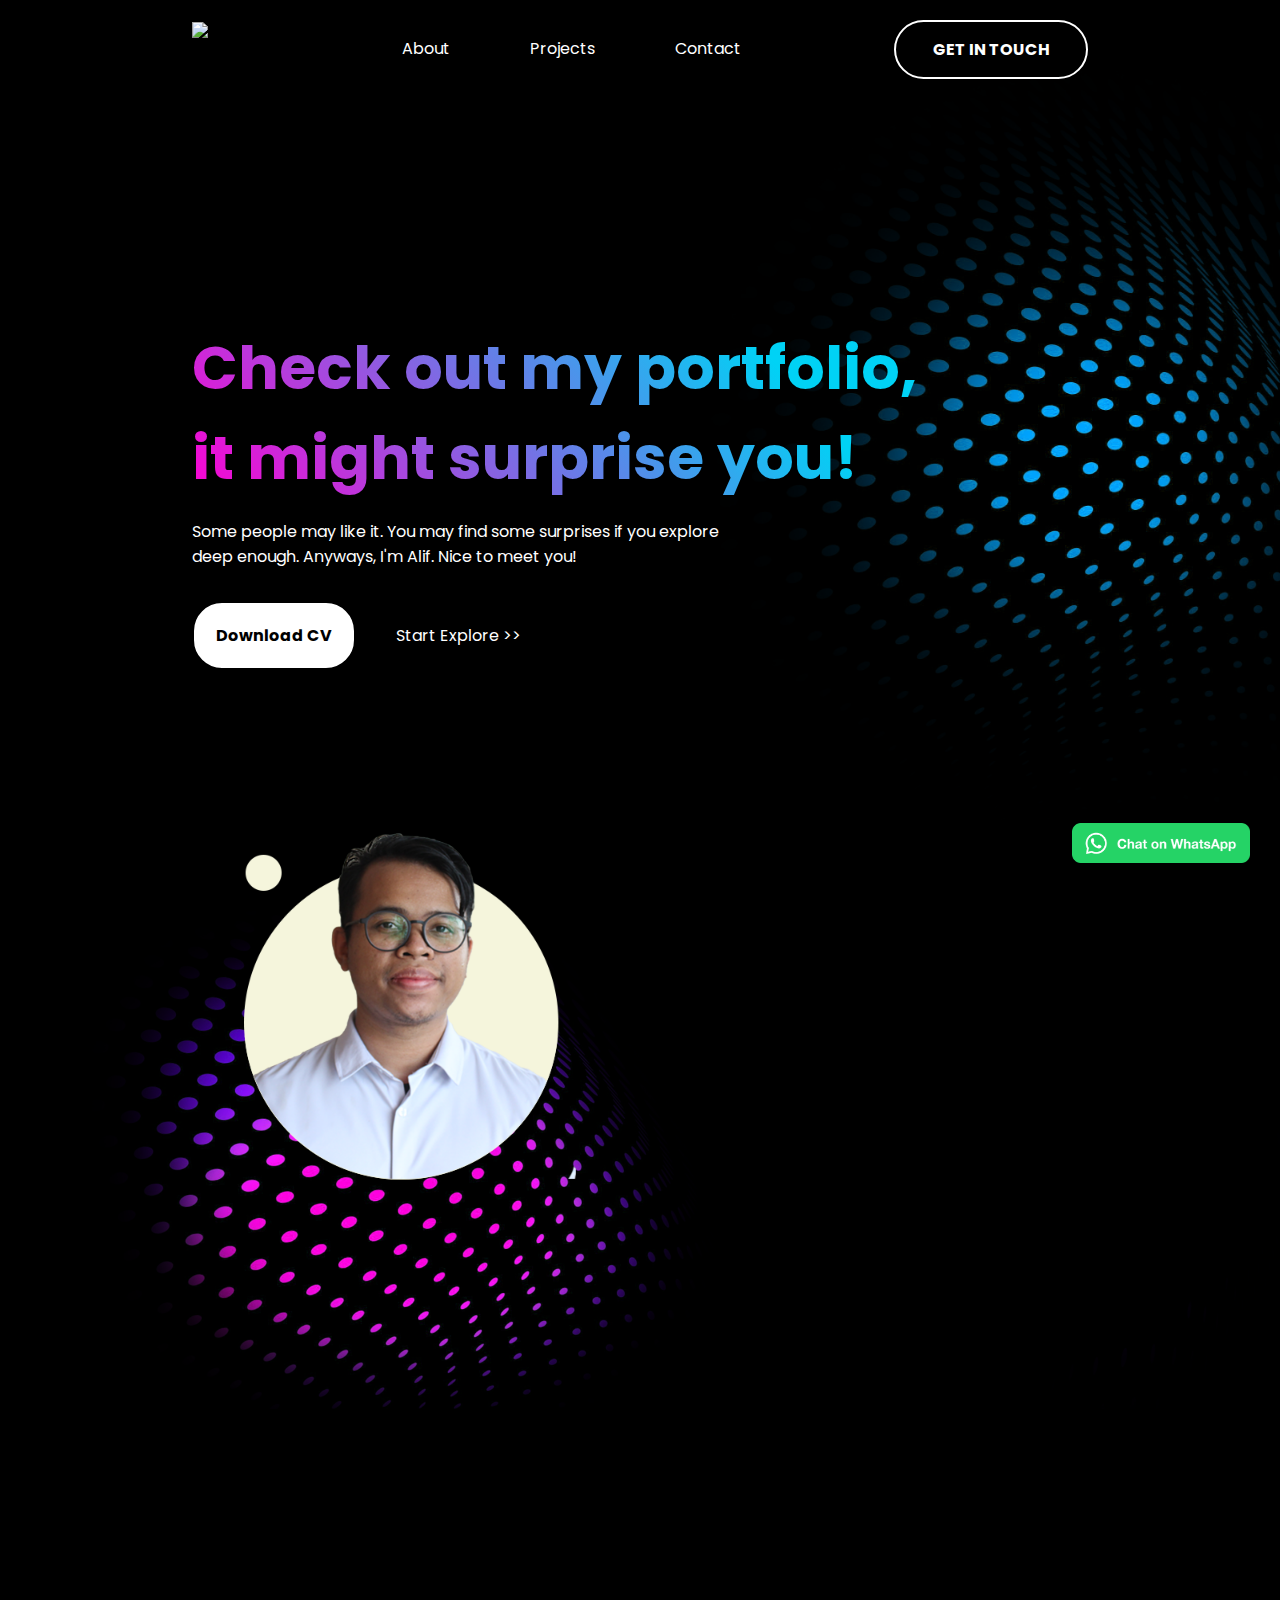
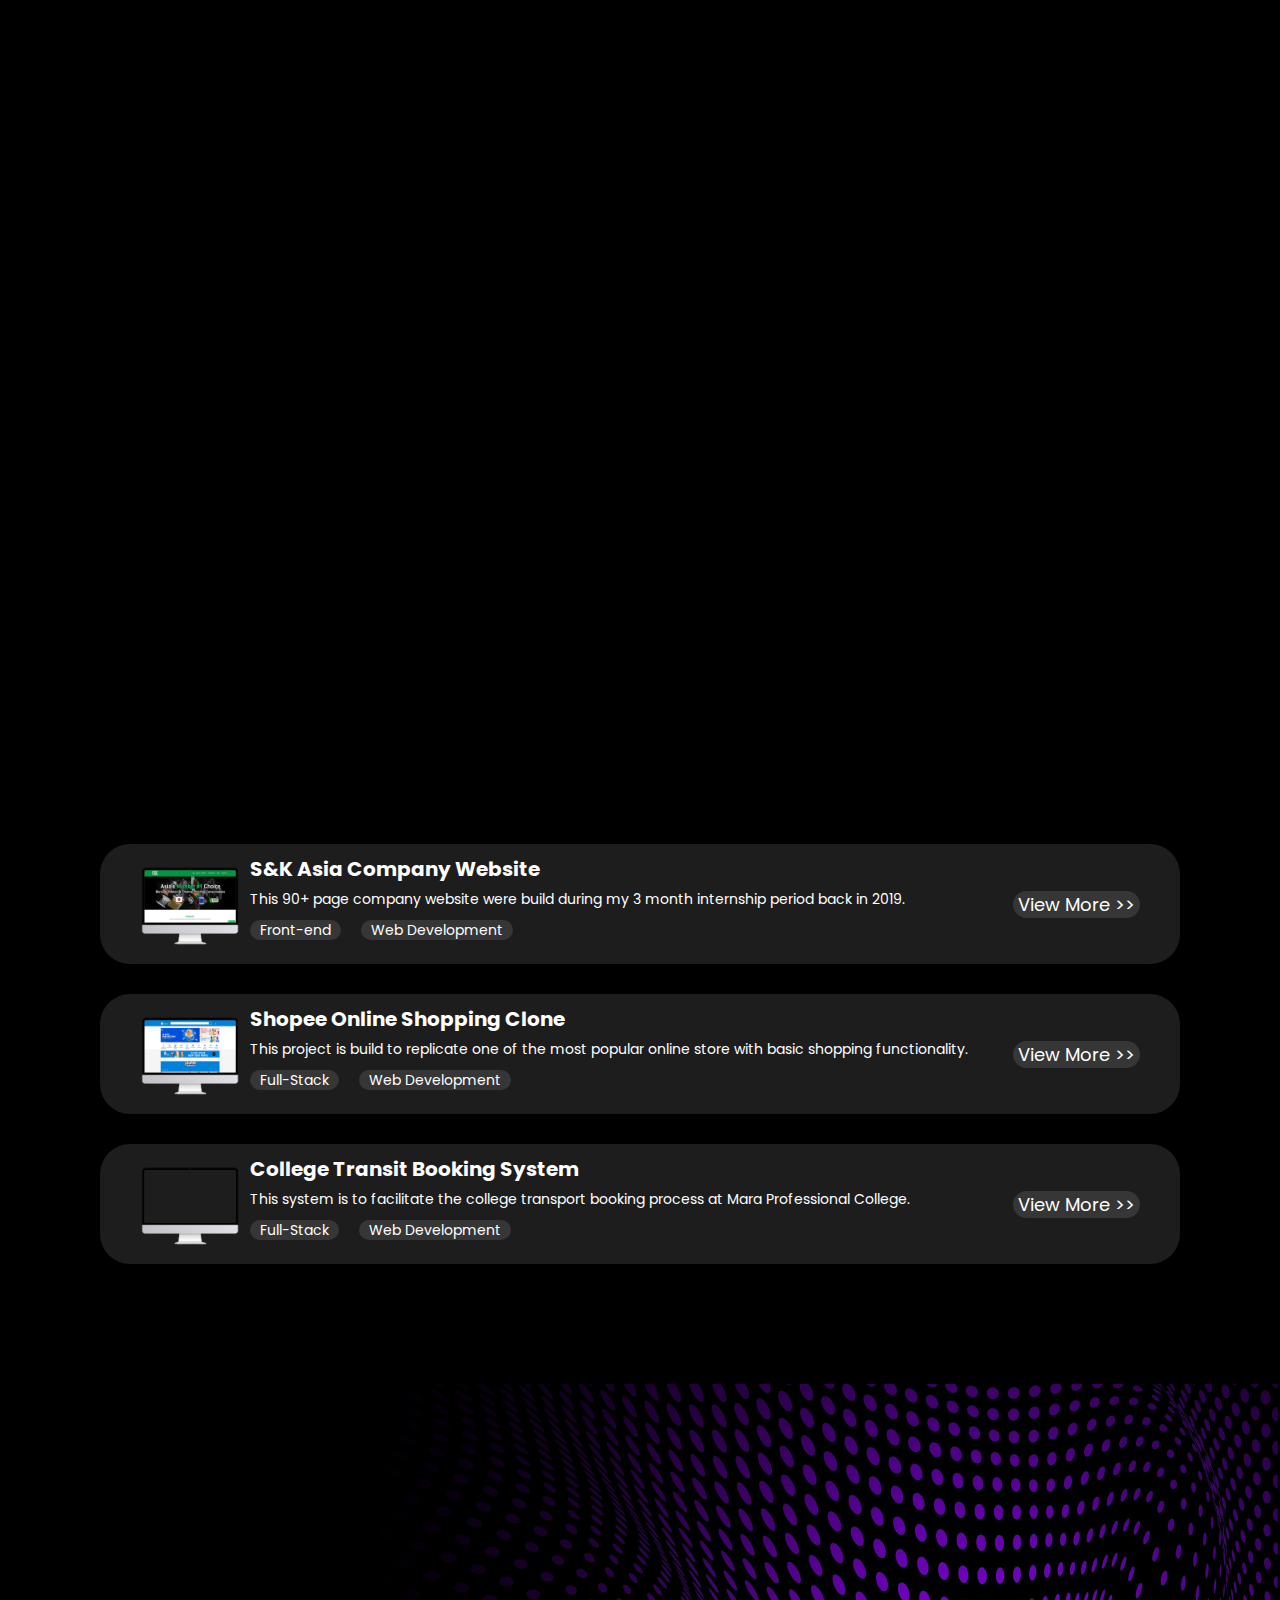
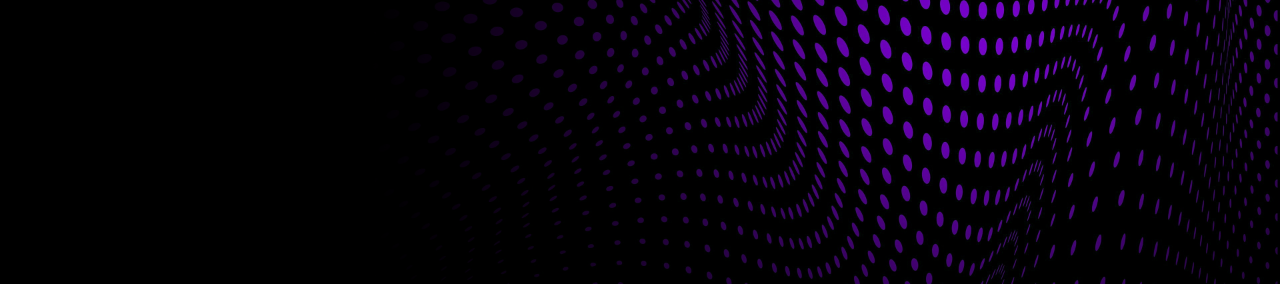
==== index.html @ c8002480 "update the website" ====
<!DOCTYPE html>
<html>

<head>
    <meta charset="UTF-8">
    <meta name="viewport" content="width=device-width, initial-scale=1.0">
    <title>Nurman Alif Portfolio</title>
    <link rel="icon" href="images/nurmanalif logo.png" type="image/icon type">
    <link rel="stylesheet" href="styles.css">
    <script src="https://code.jquery.com/jquery-1.10.2.js"></script>
    <link rel="preconnect" href="https://fonts.googleapis.com">
    <link rel="preconnect" href="https://fonts.gstatic.com" crossorigin>
    <link
        href="https://fonts.googleapis.com/css2?family=Poppins:ital,wght@0,100;0,200;0,300;0,400;0,500;0,600;0,700;0,800;0,900;1,100;1,200;1,300;1,400;1,500;1,600;1,700;1,800;1,900&display=swap"
        rel="stylesheet">

        

    <link rel="stylesheet" href="https://cdn.jsdelivr.net/npm/swiper@11/swiper-bundle.min.css" />

    <script src="https://cdn.jsdelivr.net/npm/swiper@11/swiper-bundle.min.js"></script>



</head>
<header>
    <!--<div id="nav-placeholder"></div>-->
    

</header>

<body>
    <div class="her">
        <div class="fix"><a aria-label="Chat on WhatsApp" href="https://wa.me/601161389945" target="_blank" > <img alt="Chat on WhatsApp" class="webws" src="images/WhatsAppButtonGreenSmall.png" /><img alt="Chat on WhatsApp" src="images/icon_small_ws.png" class="mobilews" />
            </a> </div>
        <!--<section class="section1">Section 1</section>-->
        <div class="nav-bar" >
            
            <a style="margin-right: auto;"><img src="images/nurmanalif logo.png" height="50px"></a>
            <a class="burger" onclick="openBurger()">=</a>
            <ul id="mobile-menu">
                <li><a class="nav-button2" href="#sec1">About</a></li>
                <li><a class="nav-button2" href="#sec3">Projects</a></li>
                <li><a class="nav-button2" href="#sec4">Contact</a></li>
            </ul>
            <a class="nav-button" href="#sec4">GET IN TOUCH</a>
            
        </div>
        <div class="hero">
            
            <div class="hero-flex ">
                <h1 class="hidden">Check out my portfolio,<br>it might surprise you!</h1>
                <p class="hidden">Some people may like it. You may find some surprises
                    if you explore <br> deep enough. Anyways, I'm Alif. Nice to meet you!</p>
                <p class="hidden"><a class="main-button" href="docs/NurmanAlif_Resume.pdf">Download CV</a><a class="main-button2" href="#sec1" id="sec1">Start Explore >></a></p>
                
            </div>
            <!--<img src="images/hero3.png">-->
    
        </div>
    </div>
    <div class="her2" >
        <div class="hero2">
            <div class="hero-flex " >
                <img class="hidden" src="images/hero3.png">
                
            </div>
            <div class="hero-flex ">
                <h1 class="hidden">Little Bit About Me</h1>
                <p class="hidden">I'm a computer science student, based in Petaling. <br>I have 1 year of professional
                    experience in vanilla web development. <br>Problem solving is my niche. Other than that, I love working on <br>software
                    engineering and web development projects</p>
                <p class="hidden"><a class="main-button3" href="#sec2" id="sec2">My skills >></a></p>
                
            </div>
            <!--<img src="images/hero3.png">-->
    
        </div>
    </div>
    
    
    <div class="home-1" id="bg" >
        <div class="home-flex hidden">
            <h1>My Technical Skills</h1>
            <p>Things that I have learnt throughout my journey in computer science.
            <br>It's fun!<br></p>

        </div>
        <div class="skill-flex">
            <div class="skill-icon hidden" id="hov">
                <p>Python</p>
            </div>
            <div class="skill-icon hidden" id="hov2">
                <p>C++</p>
            </div>
            <div class="skill-icon hidden" id="hov3">
                <p>C#</p>
            </div>
            <div class="skill-icon hidden" id="hov4">
                <p>HTML</p>
            </div>
            <div class="skill-icon hidden" id="hov5">
                <p>CSS</p>
            </div>
            <div class="skill-icon hidden" id="hov6">
                <p>Javascript</p>
            </div>
            <div class="skill-icon hidden" id="hov7">
                <p>MySql</p>
            </div>
            <div class="skill-icon hidden" id="hov8">
                <p>Oracle</p>
            </div>
            <div class="skill-icon hidden" id="hov9">
                <p>Java</p>
            </div>
        </div>
        <!--<div class="slider">
            <div class="swiper">
                <div class="swiper-wrapper">
                    <div class="swiper-slide swiper-slide--zero">
                    </div>
                    <div class="swiper-slide swiper-slide--one">
                    </div>
                    <div class="swiper-slide swiper-slide--two">
                    </div>

                    <div class="swiper-slide swiper-slide--three">
                    </div>

                    <div class="swiper-slide swiper-slide--four">
                    </div>

                    <div class="swiper-slide swiper-slide--five">
                    </div>
                    <div class="swiper-slide swiper-slide--six">
                    </div>
                    <div class="swiper-slide swiper-slide--seven">
                    </div>
                    <div class="swiper-slide swiper-slide--eight">
                    </div>

                </div>
            </div>
        </div>-->
    </div>
    <div class="home-1" id="sec3">
        <div class="home-flex hidden">
            <h1>My Projects</h1>
        </div>
        <div class="home-flex-3 hidden" id="tab-div">
            <p><button class="tab-button active" onclick="openTab1()">Web Development</button></p>
            <p><button class="tab-button" onclick="openTab2()">Application Engineering</button></p>
        </div>

        <div class="card-flex" id="tab1">
            <div class="card card--one" id="t1c1" >
                <img src="images/thumbnail-c1-1.png">
                <div class="card-content">
                    <h2>S&K Asia Company Website</h2>
                    <p>This 90+ page company website were build during my 3 month internship period back in 2019.</p>
                    <p><span>Front-end</span><span>Web Development</span></p>

                </div>
                <div class="open-button" id="openbutton1" onclick="popup('t1c1','openbutton1','closebutton1','closecontent1')"> View More >>
                </div>
                <div class="close-button" id="closebutton1" onclick="popup2('t1c1','openbutton1','closebutton1','closecontent1')"> X
                </div>
                <div class="close-content" id="closecontent1">
                    <img src="images/thumbnail-c1-1.png"><img src="images/thumbnail-c1-2.png">
                </div>

            </div>
            <div class="card card--two" id="t1c2">
                <img src="images/thumbnail-c2-1.png">
                <div class="card-content">
                    <h2>Shopee Online Shopping Clone</h2>
                    <p>This project is build to replicate one of the most popular online store with basic shopping functionality.</p>
                    <p><span>Full-Stack</span><span>Web Development</span></p>

                </div>
                <div class="open-button" id="openbutton2" onclick="popup('t1c2','openbutton2','closebutton2','closecontent2')"> View More >>
                </div>
                <div class="close-button" id="closebutton2" onclick="popup2('t1c2','openbutton2','closebutton2','closecontent2')"> X
                </div>
                <div class="close-content" id="closecontent2">
                    <img src="images/thumbnail-c2-1.png"><img src="images/thumbnail-c2-2.png">
                </div>

            </div>
            <div class="card card--three" id="t1c3">
                <img src="images/thumbnail-no.png">
                <div class="card-content">
                    <h2>College Transit Booking System</h2>
                    <p>This system is to facilitate the college transport booking process at Mara Professional College.
                    </p>
                    <p><span>Full-Stack</span><span>Web Development</span></p>

                </div>
                <div class="open-button" id="openbutton3" onclick="popup('t1c3','openbutton3','closebutton3','closecontent3')"> View More >>
                </div>
                <div class="close-button" id="closebutton3" onclick="popup2('t1c3','openbutton3','closebutton3','closecontent3')"> X
                </div>
                <div class="close-content" id="closecontent3">
                    <img src="images/thumbnail-no.png"><img src="images/thumbnail-no.png">
                </div>

            </div>
        </div>
    
        <div class="card-flex" id="tab2">
            <div class="card card--one" id="t2c1">
                <img src="images/thumbnail-no.png">
                <div class="card-content">
                    <h2>Verbal Lie Detection Using Machine Learning</h2>
                    <p>This is my final year project utilize machine Learning
                        to predict deceptive/lying behaviour.
                    </p>
                    <p><span>Python</span><span>Machine Learning</span></p>
    
                </div>
                
                <div class="open-button" id="openbutton4" onclick="popup('t2c1','openbutton4','closebutton4','closecontent4')"> View More >>
                </div>
                <div class="close-button" id="closebutton4" onclick="popup2('t2c1','openbutton4','closebutton4','closecontent4')"> X
                </div>
                <div class="close-content" id="closecontent4">
                    <img src="images/thumbnail-no.png"><img src="images/thumbnail-no.png">
                </div>
            </div>
            <div class="card card--two" id="t2c2">
                <img src="images/thumbnail-no.png">
                <div class="card-content">
                    <h2>AI Shoe Recommendation System</h2>
                    <p>This system takes shoe images as input and recommends the similar pair of shoes
                        from the database.
                    </p>
                    <p><span>Python</span><span>Machine Learning</span></p>
    
                </div>
                <div class="open-button" id="openbutton5" onclick="popup('t2c2','openbutton5','closebutton5','closecontent5')"> View More >>
                </div>
                <div class="close-button" id="closebutton5" onclick="popup2('t2c2','openbutton5','closebutton5','closecontent5')"> X
                </div>
                <div class="close-content" id="closecontent5">
                    <img src="images/thumbnail-no.png"><img src="images/thumbnail-no.png">
                </div>
    
            </div>
            <div class="card card--three" id="t2c3">
                <img src="images/thumbnail-no.png">
                <div class="card-content">
                    <h2>Vehicle Image Classifier</h2>
                    <p>This system takes vehicle images as input and predicts the type of vehicle
                        based on trained classifier.
                    </p>
                    <p><span>Python</span><span>Machine Learning</span></p>
    
                </div>
                <div class="open-button" id="openbutton6" onclick="popup('t2c3','openbutton6','closebutton6','closecontent6')"> View More >>
                </div>
                <div class="close-button" id="closebutton6" onclick="popup2('t2c3','openbutton6','closebutton6','closecontent6')"> X
                </div>
                <div class="close-content" id="closecontent6">
                    <img src="images/thumbnail-no.png"><img src="images/thumbnail-no.png">
                </div>
    
            </div>
            
        </div>

    </div>



    <div class="her3" id="sec4">
        <div class="hero3">
            <div class="hero-flex3 ">
                <h1 class="hidden">Contact Me</h1>
                <p class="hidden">I'm Looking for internship position from 30 October 2024 to 3 January 2025</p>
                <p class="hidden">My email: nurmanalif.ps@gmail.com</p>
                <p class="hidden">Phone number: 011-61389945</p>
                
                
            </div>
    
        </div>
    </div>







</body>
<script>
    /*
    document.addEventListener('DOMContentLoaded', () => {
    const sections = document.querySelectorAll('section');
    let currentIndex = 0;

    const observer = new IntersectionObserver((entries) => {
        entries.forEach(entry => {
            if (entry.isIntersecting) {
                currentIndex = Array.from(sections).indexOf(entry.target);
            }
        });
    }, {
        threshold: 0.5
    });

    sections.forEach(section => {
        observer.observe(section);
    });

    window.addEventListener('wheel', (event) => {
        if (event.deltaY > 0 && currentIndex < sections.length - 1) {
            // Scrolling down
            sections[currentIndex + 1].scrollIntoView({ behavior: 'smooth' });
        } else if (event.deltaY < 0 && currentIndex > 0) {
            // Scrolling up
            sections[currentIndex - 1].scrollIntoView({ behavior: 'smooth' });
        }
    });
});*/

    var item = document.getElementById('item1');
    function popup(x,y,z,a){
        var card = document.getElementById(x);
        var open = document.getElementById(y);
        var close = document.getElementById(z);
        var content = document.getElementById(a);
        card.style.transition="transform 1s 0s, height 1s .5s, width 1s 0s";
        //card.style.transform="translate(0px,-300px)";
        card.style.width="1600px";
        card.style.height="500px";
        
        open.style.display="none";
        close.style.display="block";

        setTimeout(function(){
            content.style.display="block";
        }, 1200);
        
        
    }
    function popup2(x,y,z,a){
        var card = document.getElementById(x);
        var open = document.getElementById(y);
        var close = document.getElementById(z);
        var content = document.getElementById(a);
        card.style.transition="transform 1s 0s, height 1s .5s, width 1s 0s";
        //card.style.transform="translate(0px, 0px)";
        card.style.width="1000px";
        card.style.height="100px";
        content.style.display="none";
        
        setTimeout(function(){
            open.style.display="block";
            close.style.display="none";
        }, 1200);
        
        
    }

    const menu = document.getElementById("mobile-menu");
    var mobileView = window.matchMedia("(min-width: 600px)")

    // Call listener function at run time
    myFunction(mobileView);

    // Attach listener function on state changes
    mobileView.addEventListener("change", function() {
        myFunction(mobileView);
    });


    function myFunction(x) {
        if (mobileView.matches) { // If media query matches
            menu.style.display = "flex";
        } else {
            menu.style.display = "none";
        }
    }


    function openBurger(){
        
        if (menu.style.display == "none"){
            menu.style.display = "flex";
        }
        else {
            menu.style.display = "none";
        }
    }

    const observer = new IntersectionObserver((entries)=>{
        entries.forEach((entry) => {
            console.log(entry)
            if(entry.isIntersecting){
                entry.target.classList.add('show');
                
            } else {
                entry.target.classList.remove('show');
                
            }



        });



    });

    const hiddenElements = document.querySelectorAll('.hidden');
    hiddenElements.forEach((el)=>observer.observe(el));


    














    $(function() {
  $('#hov').hover(function() {
    $('#bg').css('background-image', 'linear-gradient(62deg, #8EC5FC 0%, #E0C3FC 100%)');
  }, function() {
    // on mouseout, reset the background colour
    $('#bg').css('background-image', '');
  });
});
$(function() {
  $('#hov2').hover(function() {
    $('#bg').css('background-image', 'linear-gradient(43deg, #4158D0 0%, #C850C0 46%, #FFCC70 100%)');
  }, function() {
    // on mouseout, reset the background colour
    $('#bg').css('background-image', '');
  });
});
$(function() {
  $('#hov3').hover(function() {
    $('#bg').css('background-image', 'linear-gradient(160deg, #0093E9 0%, #80D0C7 100%)');
  }, function() {
    // on mouseout, reset the background colour
    $('#bg').css('background-image', '');
  });
});
$(function() {
  $('#hov4').hover(function() {
    $('#bg').css('background-image', 'linear-gradient(0deg, #08AEEA 0%, #2AF598 100%)');
  }, function() {
    // on mouseout, reset the background colour
    $('#bg').css('background-image', '');
  });
});
$(function() {
  $('#hov5').hover(function() {
    $('#bg').css('background-image', 'linear-gradient(225deg, #FF3CAC 0%, #784BA0 50%, #2B86C5 100%)');
  }, function() {
    // on mouseout, reset the background colour
    $('#bg').css('background-image', '');
  });
});
$(function() {
  $('#hov6').hover(function() {
    $('#bg').css('background-image', 'linear-gradient(132deg, #F4D03F 0%, #16A085 100%)');
  }, function() {
    // on mouseout, reset the background colour
    $('#bg').css('background-image', '');
  });
});
$(function() {
  $('#hov7').hover(function() {
    $('#bg').css('background-image', 'linear-gradient(90deg, #FF9A8B 0%, #FF6A88 55%, #FF99AC 100%)');
  }, function() {
    // on mouseout, reset the background colour
    $('#bg').css('background-image', '');
  });
});
$(function() {
  $('#hov8').hover(function() {
    $('#bg').css('background-image', 'linear-gradient(180deg, #52ACFF 25%, #FFE32C 100%)');
  }, function() {
    // on mouseout, reset the background colour
    $('#bg').css('background-image', '');
  });
});
$(function() {
  $('#hov9').hover(function() {
    $('#bg').css('background-image', 'linear-gradient(45deg, #FA8BFF 0%, #2BD2FF 52%, #2BFF88 90%)');
  }, function() {
    // on mouseout, reset the background colour
    $('#bg').css('background-image', '');
  });
});


    $(function () {
        $("#nav-placeholder").load("nav.html");
    });

    var swiper = new Swiper(".swiper", {
        effect: "coverflow",
        grabCursor: true,
        centeredSlides: true,
        slidesPerView: "auto",
        coverflowEffect: {
            rotate: 0,
            stretch: 0,
            depth: 0,
            modifier: 0,
            slideShadows: false
        },
        spaceBetween: 60,
        loop: true,
        autoplay: {
            delay: 0, // No delay between transitions
            disableOnInteraction: false,
        },
        speed: 3000, // Adjust the speed for continuous scrolling
        pagination: {
            el: ".swiper-pagination",
            clickable: true
        }
    });
    // CSS to make the transition linear
    const swiperStyles = document.createElement('style');
    swiperStyles.innerHTML = `
  .swiper-wrapper {
    transition-timing-function: linear !important;
  }
`;
    document.head.appendChild(swiperStyles);

    // Add active class to the current button (highlight it)
    var header = document.getElementById("tab-div");
    var btns = header.getElementsByClassName("tab-button");
    for (var i = 0; i < btns.length; i++) {
        btns[i].addEventListener("click", function () {
            var current = document.getElementsByClassName("active");
            if (current.length > 0) {
                current[0].className = current[0].className.replace(" active", "");
            }
            this.className += " active";
        });
    }

    var tab1 = document.getElementById("tab1");
    var tab2 = document.getElementById("tab2");

    function openTab1() {
        tab2.style.opacity = 0;
        tab2.style.display = "none";

        tab1.style.display = "flex";
        setTimeout(function () {
            tab1.style.opacity = 1;
        }, 50);

    }
    function openTab2() {

        tab1.style.opacity = 0;
        tab1.style.display = "none";

        tab2.style.display = "flex";
        setTimeout(function () {
            tab2.style.opacity = 1;
        }, 50);


    }

</script>

</html>
---- styles.css ----
html{
    margin:0px;
    padding: 0px;
    font-family: Poppins;
    scroll-behavior: smooth;
}
body{
    margin: 0px;
    padding: 0px;
}
.snap-section {
    scroll-snap-align: start;
}
h1, h2{
    margin: 0;
}

.fix{
    position: fixed;
    z-index: 100;
    right: 30px;
    bottom: 30px;
    
}
.fix img{
    height: 40px;
    src: url(images/icon_small_ws.png);
}
.mobilews{
    display: none;
}

.main-button{
    width: 150px;
    text-align: center;
    text-decoration: none;
    padding: 20px 5px;
    border-radius: 30px;
    margin-right: 20px;
    
}
.main-button2{
    width: 150px;
    text-align: center;
    text-decoration: none;
    padding: 20px 5px;
    border-radius: 30px;
    
}
.main-button3{
    text-align: right;
    padding: 20px 5px;
    text-decoration: none;
}
.nav-button:link, .nav-button:visited{
    width: 150px;
    color: white;
    font-weight: bold;
    text-align: center;
    text-decoration: none;
    padding: 15px 20px;
    border-radius: 30px;
    
    margin-left: auto;
    border: solid 2px white;
}
.nav-button:hover, .nav-button:active{
    border: solid 2px black;
    background: linear-gradient(40deg, rgba(227,80,0,1) 21%, rgba(255,209,0,1) 100%);
}
.nav-button2:link, .nav-button2:visited{
    color: white;
    text-align: center;
    text-decoration: none;
    padding: 5px 5px;
    border-radius: 30px;
}
.nav-button2:hover, .nav-button2:active{
    background: linear-gradient(40deg, rgba(227,80,0,1) 21%, rgba(255,209,0,1) 100%);
}




a.main-button:link, a.main-button:visited {
    color: black;
    font-weight: bold;
    background-color: white;
    border: solid 2px black;
    text-decoration: none;
    display: inline-block;
}

a.main-button:hover, a.main-button:active {
    color: white;
    background: linear-gradient(40deg, rgba(227,80,0,1) 21%, rgba(255,209,0,1) 100%);

}

a.main-button2:link, a.main-button2:visited {
    color: white;
    border: solid 2px black;
    text-decoration: none;
    display: inline-block;
}

a.main-button2:hover, a.main-button2:active {
    text-decoration: underline;
}
a.main-button23:link, a.main-button3:visited {
    color: white;
    text-decoration: none;
    display: inline-block;
}

a.main-button3:hover, a.main-button3:active {
    text-decoration: underline;
}


.tab-button{
    width: 300px;
    text-align: center;
    padding: 20px 5px;
    border-radius: 30px;
    font-weight: bold;
    font-size: 18px;
    background-color: transparent;
    border: none;
    color: white;
}

.tab-button:link, .tab-button:visited {
    color: black;
    background: linear-gradient(40deg, rgba(227,80,0,1) 21%, rgba(255,209,0,1) 100%);
    text-decoration: none;
    display: inline-block;
}

.tab-button:hover, .tab-button:active {
    background-color: black;
    text-decoration: underline;
}

.active {
    background: linear-gradient(50deg, rgba(2,0,36,1) 0%, rgba(254,0,210,1) 0%, rgba(0,210,245,1) 80%) !important;
    color: white !important;
}


.nav{
    background-color: white;
    height: 60px;
    
}
.burger{
    display: none;
    color: white;
}
.hero{
    /*background-color: lightgray;*/
    /*background-image: url("images/giff_1.gif");*/
    height: 90vh;
    display: flex;
    align-items: center;
    align-self: center;
    justify-content: left;
    padding-inline: 40px;
    gap: 40px;
    color: white;
    width: 70%;
    
}
.her{
    background-color: rgb(1, 1, 36);
    /*background-color: lightgray;*/
    background-image: url("images/1980-4.png");
    min-height: 500px;
    /*background-image: url("images/giff_2.gif");*/
    background-position: center;
    background-size: cover;
    display: flex;
    flex-direction: column;
    justify-content: center;
    
}
.her2{
    background-color: rgb(1, 1, 36);
    /*background-color: lightgray;*/
    background-image: url("images/1980-2.png");
    height: 500px;
    background-position: center;
    background-size: cover;
    display: flex;
    flex-direction: column;
    justify-content: center;
    
}
.her3{
    background-color: rgb(1, 1, 36);
    /*background-color: lightgray;*/
    background-image: url("images/1980.png");
    height: 500px;
    background-position: center;
    background-size: cover;
    display: flex;
    flex-direction: column;
    justify-content: center;
    
}
.hero-flex{
    /*background-color: red;*/
    justify-content:left;
    display: flex;
    flex-direction: column;
    max-width: 800px;
}
.hero2{
    /*background-color: lightgray;*/
    /*background-image: url("images/giff_1.gif");*/
    height: 90vh;
    display: flex;
    align-items: center;
    align-self: center;
    justify-content: space-between;
    padding-inline: 40px;
    gap: 40px;
    color: white;
    width: 70%;
    text-align: right;
    flex-wrap: wrap;
    
}
.hero3{
    /*background-color: lightgray;*/
    /*background-image: url("images/giff_1.gif");*/
    height: 200px;
    display: flex;
    align-items: center;
    align-self: center;
    justify-content: center;
    color: white;
    width: 70%;
    text-align: center;
    
}
.hero>img{
    height: 550px;
}
.hero h1{
    font-size: 60px;
    margin-bottom: 0px;
    background: linear-gradient(50deg, rgba(2,0,36,1) 0%, rgba(254,0,210,1) 0%, rgba(0,210,245,1) 80%);
    -webkit-text-fill-color: transparent;
    -webkit-background-clip: text;
    transition-delay: 100ms;
}
.hero2 p{
    font-size:18px;
    transition-delay: 200ms;
    
}
.hero2 h1{
    color: black;
    font-size: 40px;
    margin-bottom: 0px;
    background: linear-gradient(50deg, rgba(2,0,36,1) 0%, rgba(0,210,245,1) 40%, rgba(254,0,210,1) 80%);
    -webkit-text-fill-color: transparent;
    -webkit-background-clip: text;
    border-radius: 15px;
    transition-delay: 100ms;
    padding-inline: 10px;
}
.hero2 p{
    font-size:18px;
    transition-delay: 200ms;
    
}
.hero2 img{
    height: 400px;
}

.hero p:nth-child(3){
    transition-delay: 300ms;
    
}


.home-1{
    font-size: 18px;
    
    color: white;
    padding-block: 40px;
    background-color: black;
    /*height: 100vh;*/
    display: flex;
    flex-direction: column;
    align-items: center;
    padding-inline: 40px;
    padding-block: 100px;
}
.home-1 h1{
    font-size: 40px;
}
.home-flex{
    text-align: center;
    padding-bottom: 30px;
    transition-delay: 300ms !important;

}

.home-flex > h1{
    text-align: center;
    background: linear-gradient(50deg, rgba(2,0,36,1) 0%, rgba(0,210,245,1) 10%, rgba(254,0,210,1) 80%);
    -webkit-text-fill-color: transparent;
    -webkit-background-clip: text;
}
.home-flex-2{
    display: flex;
    align-items: center;
    flex-direction: row;
    gap:100px;
    
}
.home-flex-3{
    display: flex;
    align-items: center;
    justify-content: center;
    flex-direction: row;
    gap:10px;
    flex-wrap: wrap;
    transition-delay: 400ms !important;
}
.home-flex-2 img{
    height: 500px;
    
}
.nav-bar{
    width: 70%;
    padding-inline: 20px;
    color: white;
    padding-block: 20px;
    display: flex;
    flex-direction: row;
    align-self: center;
    justify-content: space-between;
    gap: 20px;
    
    
}
.nav-bar ul{
    color: white;
    list-style: none;
    display: flex;
    flex-direction: row;
    gap:70px;

}
.nav-bar-2{
    padding-inline: 40px;
    display: flex;
    flex-direction: row;
    justify-content: center;
    background-color: aqua;
    text-align: center;
    height: 50px;
    font-size: 14px;
    
}

.skill-flex{
    display: flex;
    flex-direction: row;
    flex-wrap: wrap;
    max-width: 1000px;
    gap:10px;
    justify-content: center;
    text-align: center;
    font-size: 30px;
    gap:15px;
    
    
}
.skill-icon{
    background-color: rgb(29, 29, 29);
    width: 300px;
    border-radius: 10px;

}
.skill-icon:nth-child(1){
    transition-delay: 450ms;
}
.skill-icon:nth-child(2){
    transition-delay: 400ms;
}
.skill-icon:nth-child(3){
    transition-delay: 350ms;
}
.skill-icon:nth-child(4){
    transition-delay: 300ms;
}
.skill-icon:nth-child(5){
    transition-delay: 250ms;
}
.skill-icon:nth-child(6){
    transition-delay: 200ms;
}
.skill-icon:nth-child(7){
    transition-delay: 150ms;
}
.skill-icon:nth-child(8){
    transition-delay: 100ms;
}
.skill-icon:nth-child(9){
    transition-delay: 0ms;
}
.skill-icon:hover{
    background-color: white;
    color: white;
    transition: all 0s;
}
#hov:hover{
    background-color: rgb(255, 72, 0);
}
#hov2:hover{
    background-color: yellow;
}
#hov3:hover{
    background-color: rgb(209, 6, 209);
}
#hov4:hover{
    background-color: rgb(0, 255, 55);
}
#hov5:hover{
    background-color: orange;
}
#hov6:hover{
    background-color: rgb(51, 160, 250);
}
#hov7:hover{
    background-color: rgb(0, 255, 200);
}
#hov8:hover{
    background-color: rgb(47, 0, 255);
}
#hov9:hover{
    background-color: orange;
}


.card-flex{
    display: flex;
    flex-direction: column;
    align-items: center;
    justify-content: center;
    gap: 30px;
    padding-block: 20px;
    opacity: 1;
    transition: opacity 1s;
    transition-delay: display 5s;
}
.card{
    display: flex;
    flex-direction: row;
    flex-wrap: wrap;
    background-color: rgb(29, 29, 29);
    width: 1000px;
    height: 100px;
    padding-inline: 40px;
    padding-block: 10px;
    align-items: start;
    gap:10px;
    border-radius: 30px;
}

.card-content h2{
    font-size: 20px;
}

.open-button{
    background: rgb(54, 54, 54);
    padding-inline: 5px;
    border-radius: 15px;
    margin-left: auto;
    margin-block: auto;
}
.close-button{
    background: rgb(54, 54, 54);
    padding-inline: 5px;
    border-radius: 15px;
    margin-left: auto;
    display: none;
}
.close-content{
    
    width: 100%;
    height: 300px;
    display: none;
    margin-inline: 200px;
}
.close-content > img{
    height:300px !important;
    
}


.card-content{
    display: flex;
    flex-direction: column;
}
.card-content span{
    background-color: rgb(54, 54, 54);
    padding-inline: 10px;
    border-radius: 20px;
    margin-right: 20px;
    font-size: 14px;
}
.card-content p{
    font-size: 14px;
    margin-block: 5px;
}
.card-button{
}
.card-button a{
    font-weight: bold;
    color: black;
}
.card-button a:hover{
    text-shadow: 0 0 20px white;
}
.card-button a>img{
    height: 14px;
}

.card img{
    height: 100px;
}
#tab1{
    display: flex;
}
#tab2{
    display: none;
    opacity: 0;
}
#tab3{
    display: none;
    opacity: 0;
}
#tab4{
    display: none;
    opacity: 0;
}
#tab5{
    display: none;
    opacity: 0;
}


  .hidden{
    opacity: 0;
    transform: translateX(-100%);
    transition: opacity .5s, transform .4s;
    
  }
  .show{
    opacity: 1;
    transform: translateX(0);
  }
  #item1{
    display:block;
    background-color: red;
  }


@media only screen and (max-width: 900px) {
    .hero img{
        height: 300px;
    }
    .hero2 img{
        height: 300px;
    }
    .hero2 h1{
        font-size: 20px;
    }

    .card-content{
        width: 300px;
    }
    .card img{
        height: 150px;
    }
    .nav-button{
        display: none;
    }
        
    
}


@media only screen and (max-width: 600px) {
    
    p{
        font-size: 12px;
    }
    h1{
        font-size: 24px;
    }
    .mobilews{
        display: block;
    }
    .webws{
        display: none;
    }
    .main-button{
        width: 150px;
        text-align: center;
        padding: 10px;
        text-decoration: none;
        font-size: 14px;
        margin-right: 0;
    }
    .nav-bar{
        flex-wrap: wrap;
        justify-content: space-between;
        gap: 20px;
    }
    .burger{
        display: block;
        font-size: 30px;
    }
    .nav-bar ul{
        flex-direction: column;
        gap:20px;
        width: 100%;
        text-align: right;
        display: none;
    
    }
    .nav-bar-2{
        height: 60px;
    }
    .nav-bar-2 p{
        font-size: 12px;
        
    }
    .hero{
        flex-wrap: wrap;
        text-align: center;
        padding: 0px;
        gap: 0px;
        height: 800px;
    }
    .hero img{
        height: 300px;
    }
    .hero2 img{
        height: 200px;
    }
    .hero h1{
        font-size: 32px;
    }
    .hero p{
        font-size:14px;
    }
    .hero h1{
        font-size: 32px;
    }
    .hero p{
        font-size:14px;
    }
    .home-1{
        padding-block: 100px;
    }
    .home-1 h1{
        font-size: 32px;
    }
    .home-1 p{
        font-size:14px;
    }
    .hero2{
        justify-content: center;
        text-align: center;
        height: 700px;
    }
    .hero2 h1{
        font-size: 32px;
    }
    .hero2 p{
        font-size: 14px;
    }

    .card{
        flex-direction: column;
        flex-wrap: nowrap;
        align-items: center;
        justify-content: center;
        width: auto;
        height: auto;
    }
    .card-content{
        width: 300px;
    }
    .card-content h2{
        font-size: 14px;
    }
    .card-content p{
        font-size: 10px;
    }
    .card-content span{
        font-size: 10px;
    }
    .card img{
       display: none;
    }
    .open-button{
        display: none;
    }
    .tab-button{
        width: 150px;
        font-size: 14px;
        padding: auto;
    }
    
  }








  .slider {
    height: 100px;
    width: 1800px;
    display: flex;
    justify-content: center;
    align-items: center;
    overflow: hidden;
  }
  
  .swiper {
    width: 100%;
    padding-top: 50px;
    padding-bottom: 50px;
    background-color: white;
  }
  
  .swiper-slide {
    width: 300px;
    height: 100px;
    border-radius: 10px;
    display: flex;
    flex-direction: column;
    justify-content: end;
    align-items: self-start;
  }
  
  
  .swiper-slide--zero {
    background:url(images/icon_adobe.png) no-repeat 50% 50% / cover;
  }
  
  .swiper-slide--one {
    background:url(images/icon_java.png) no-repeat 50% 50% / cover;
  }
  
  .swiper-slide--two {
    background:url(images/icon_github.png) no-repeat 50% 50% / cover;
  }
  
  .swiper-slide--three {
    background:url(images/icon_c.png) no-repeat 50% 50% / cover;
  }
  
  .swiper-slide--four {
    background:url(images/icon_python.png) no-repeat 50% 50% / cover;
  }
  
  .swiper-slide--five {
    background:url(images/icon_mysql.png) no-repeat 50% 50% / cover;
  }
  .swiper-slide--six {
    background:url(images/icon_html.png) no-repeat 50% 50% / cover;
  }
  .swiper-slide--seven {
    background:url(images/icon_matlab.png) no-repeat 50% 50% / cover;
  }
  .swiper-slide--eight {
    background:url(images/icon_blender.png) no-repeat 50% 50% / cover;
  }
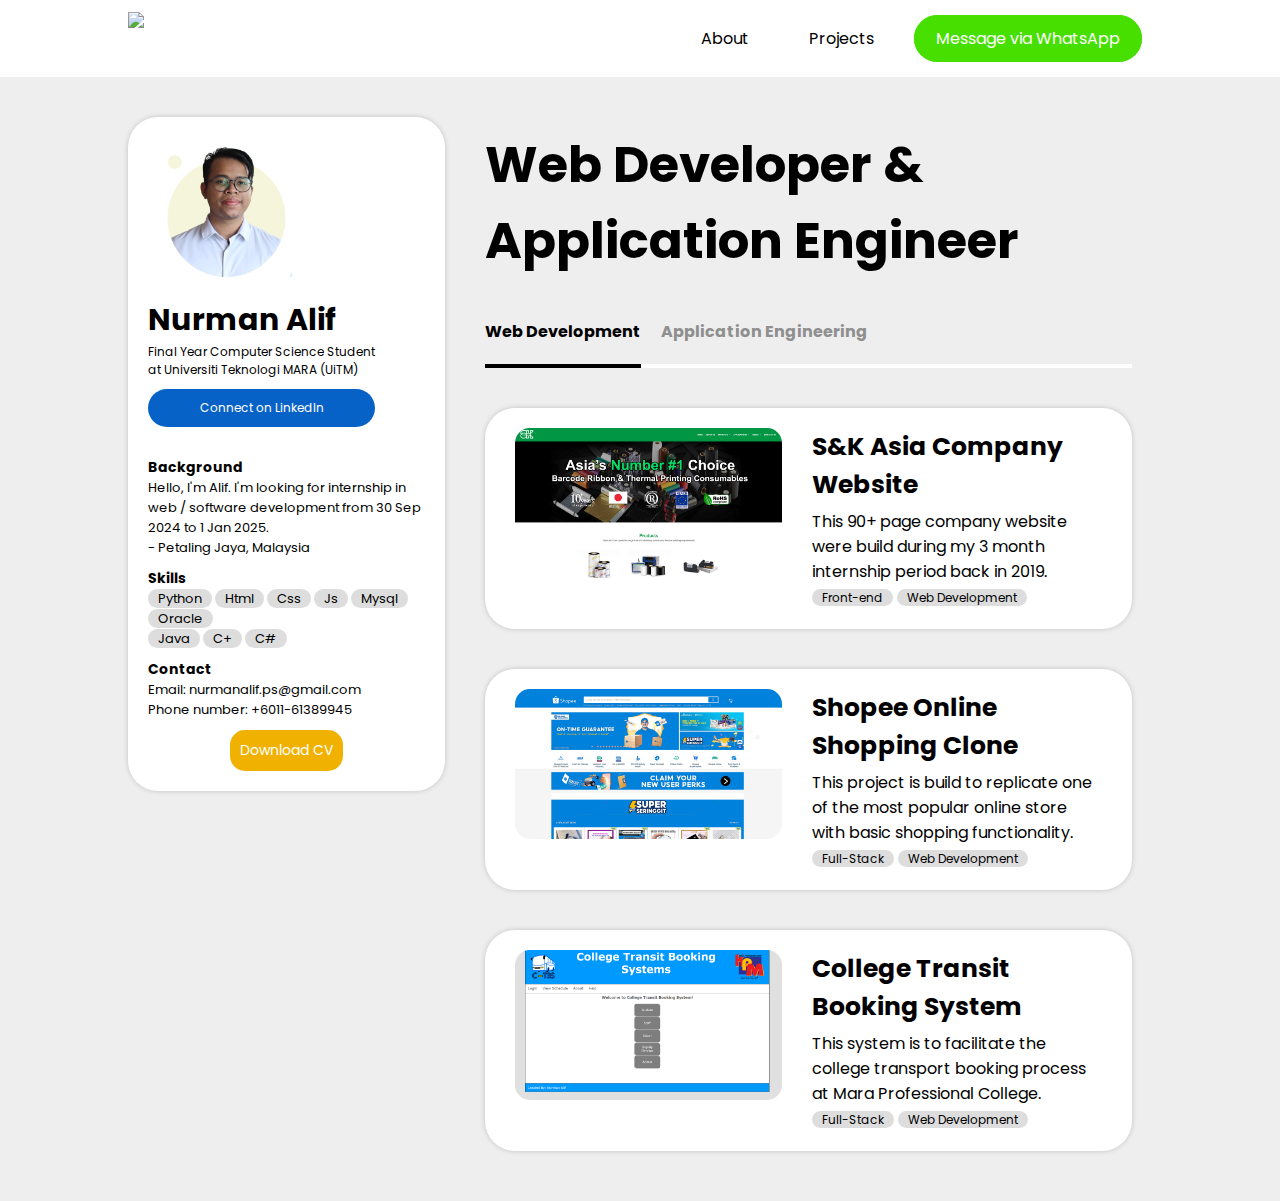
==== commit e8b85408: "Update website to white contra theme" ====
--- a/index.html
+++ b/index.html
@@ -7,6 +7,7 @@
     <title>Nurman Alif Portfolio</title>
     <link rel="icon" href="images/nurmanalif logo.png" type="image/icon type">
     <link rel="stylesheet" href="styles.css">
+    <link rel="stylesheet" href="nav.css">
     <script src="https://code.jquery.com/jquery-1.10.2.js"></script>
     <link rel="preconnect" href="https://fonts.googleapis.com">
     <link rel="preconnect" href="https://fonts.gstatic.com" crossorigin>
@@ -14,7 +15,6 @@
         href="https://fonts.googleapis.com/css2?family=Poppins:ital,wght@0,100;0,200;0,300;0,400;0,500;0,600;0,700;0,800;0,900;1,100;1,200;1,300;1,400;1,500;1,600;1,700;1,800;1,900&display=swap"
         rel="stylesheet">
 
-        
 
     <link rel="stylesheet" href="https://cdn.jsdelivr.net/npm/swiper@11/swiper-bundle.min.css" />
 
@@ -23,307 +23,135 @@
 
 
 </head>
-<header>
-    <!--<div id="nav-placeholder"></div>-->
-    
-
-</header>
-
 <body>
-    <div class="her">
-        <div class="fix"><a aria-label="Chat on WhatsApp" href="https://wa.me/601161389945" target="_blank" > <img alt="Chat on WhatsApp" class="webws" src="images/WhatsAppButtonGreenSmall.png" /><img alt="Chat on WhatsApp" src="images/icon_small_ws.png" class="mobilews" />
-            </a> </div>
-        <!--<section class="section1">Section 1</section>-->
-        <div class="nav-bar" >
-            
+    <!--<div class="fix">
+        <a aria-label="Chat on WhatsApp" href="https://wa.me/601161389945" target="_blank" > <img alt="Chat on WhatsApp" class="webws" src="images/WhatsAppButtonGreenSmall.png" /><img alt="Chat on WhatsApp" src="images/icon_small_ws.png" class="mobilews" /> </a> 
+    </div>-->
+
+    <div class="nav-bar-container">
+        <div class="nav-bar" >  
             <a style="margin-right: auto;"><img src="images/nurmanalif logo.png" height="50px"></a>
             <a class="burger" onclick="openBurger()">=</a>
             <ul id="mobile-menu">
-                <li><a class="nav-button2" href="#sec1">About</a></li>
-                <li><a class="nav-button2" href="#sec3">Projects</a></li>
-                <li><a class="nav-button2" href="#sec4">Contact</a></li>
+                <li><a class="nav-link" href="#sec1">About</a></li>
+                <li><a class="nav-link" href="#sec3">Projects</a></li>
+                <li><a class="nav-button" href="https://web.whatsapp.com/send/?phone=601161389945" target="_blank">Message via WhatsApp</a></li>
             </ul>
-            <a class="nav-button" href="#sec4">GET IN TOUCH</a>
+            
             
         </div>
-        <div class="hero">
-            
-            <div class="hero-flex ">
-                <h1 class="hidden">Check out my portfolio,<br>it might surprise you!</h1>
-                <p class="hidden">Some people may like it. You may find some surprises
-                    if you explore <br> deep enough. Anyways, I'm Alif. Nice to meet you!</p>
-                <p class="hidden"><a class="main-button" href="docs/NurmanAlif_Resume.pdf">Download CV</a><a class="main-button2" href="#sec1" id="sec1">Start Explore >></a></p>
+    </div>
+
+    <div class="hero-container">
+        <div class="hero-bar">
+            <div class="hero-card">
+                <img src="images/hero3.png">
+                <div class="personal">
+                    <h1>Nurman Alif</h1>
+                    <p>Final Year Computer Science Student </p>
+                    <p>at Universiti Teknologi MARA (UiTM)</p>
+                    <a class="linkedin" href="https://www.linkedin.com/in/nurmanalif/" target="_blank"><p>Connect on LinkedIn</p></a>
+                </div>
+                <div class="hero-tab">
+                    <h1>Background</h1>
+                    <p>Hello, I'm Alif. I'm looking for internship in web / software development from 30 Sep 2024 to 1 Jan 2025.</p>
+                    <p>- Petaling Jaya, Malaysia</p>
+                </div>
+                <div class="hero-tab">
+                    <h1>Skills</h1>
+                    <p><span>Python</span> <span>Html</span> <span>Css</span> <span>Js</span> <span>Mysql</span> <span>Oracle</span></p>
+                    <p><span>Java</span> <span>C+</span> <span>C#</span></p>
+                </div>
+                <div class="hero-tab">
+                    <h1>Contact</h1>
+                    <p>Email: nurmanalif.ps@gmail.com</p>
+                    <p>Phone number: +6011-61389945</p>
+                </div>
+                <div class="hero-contact"><a href="docs/NurmanAlif_Resume.pdf">Download CV</a></div>
+            </div>
+            <div class="title">
+                <h1>Web Developer & Application Engineer</h1>
+                <div class="title-tab">
+                    <div style="cursor: pointer;" onclick="openContentTab1()">
+                        <p id="t1" class="tab-active">Web Development</p>
+                    </div>
+                    <div style="cursor: pointer;" onclick="openContentTab2()">
+                        <p id="t2">Application Engineering</p>
+                    </div>
+                    
+                </div>
+                <div id="content-tab1">
+                    <div class="content-card" style="cursor: pointer;" onclick="window.open('https://www.snkasia.com','_blank');">
+                        <img src="images/thumbnail-project1.png">
+                        <div class="content-card-details">
+                            <h1>S&K Asia Company Website</h1>
+                            <p>This 90+ page company website were build during my 3 month internship period back in 2019.<br></p>
+                            <p><span>Front-end</span> <span>Web Development</span></p>
+                        </div>
+                    </div>
+                    <div class="content-card" style="cursor: pointer;" onclick="window.location='#';">
+                        <img src="images/thumbnail-project2.png">
+                        <div class="content-card-details">
+                            <h1>Shopee Online Shopping Clone</h1>
+                            <p>This project is build to replicate one of the most popular online store with basic shopping functionality.</p>
+                            <p><span>Full-Stack</span> <span>Web Development</span></p>
+                        </div>
+                    </div>
+                    <div class="content-card" style="cursor: pointer;" onclick="window.location='#';">
+                        <img src="images/thumbnail-project3.png">
+                        <div class="content-card-details">
+                            <h1>College Transit Booking System</h1>
+                            <p>This system is to facilitate the college transport booking process at Mara Professional College.
+                            </p>
+                            <p><span>Full-Stack</span> <span>Web Development</span></p>
+                        </div>
+                    </div>
+                </div>
+
+
+                <div id="content-tab2">
+                    <div class="content-card" style="cursor: pointer;" onclick="window.location='#';">
+                        <img src="images/thumbnail-project4.png">
+                        <div class="content-card-details">
+                            <h1>Verbal Lie Detection Using Machine Learning</h1>
+                            <p>This is my final year project utilize machine Learning
+                                to predict deceptive/lying behaviour.
+                            </p>
+                            <p><span>Python</span> <span>Machine Learning</span></p>
+                        </div>
+                    </div>
+                    <div class="content-card" style="cursor: pointer;" onclick="window.location='#';">
+                        <img src="images/thumbnail-project5.png">
+                        <div class="content-card-details">
+                            <h1>AI Shoe Recommendation System</h1>
+                            <p>This system takes shoe images as input and recommends the similar pair of shoes
+                                from the database.
+                            </p>
+                            <p><span>Python</span> <span>Machine Learning</span></p>
+                        </div>
+                        
+                    </div>
+                    <div class="content-card" style="cursor: pointer;" onclick="window.location='#';">
+                        <img src="images/thumbnail-project6.png">
+                        <div class="content-card-details">
+                            <h1>Vehicle Image Classifier</h1>
+                            <p>This system takes vehicle images as input and predicts the type of vehicle
+                                based on trained classifier.
+                            </p>
+                            <p><span>Python</span> <span>Machine Learning</span></p>
+                        </div>
+                    </div>
+                </div>
                 
             </div>
             <!--<img src="images/hero3.png">-->
     
         </div>
     </div>
-    <div class="her2" >
-        <div class="hero2">
-            <div class="hero-flex " >
-                <img class="hidden" src="images/hero3.png">
-                
-            </div>
-            <div class="hero-flex ">
-                <h1 class="hidden">Little Bit About Me</h1>
-                <p class="hidden">I'm a computer science student, based in Petaling. <br>I have 1 year of professional
-                    experience in vanilla web development. <br>Problem solving is my niche. Other than that, I love working on <br>software
-                    engineering and web development projects</p>
-                <p class="hidden"><a class="main-button3" href="#sec2" id="sec2">My skills >></a></p>
-                
-            </div>
-            <!--<img src="images/hero3.png">-->
-    
-        </div>
-    </div>
-    
-    
-    <div class="home-1" id="bg" >
-        <div class="home-flex hidden">
-            <h1>My Technical Skills</h1>
-            <p>Things that I have learnt throughout my journey in computer science.
-            <br>It's fun!<br></p>
-
-        </div>
-        <div class="skill-flex">
-            <div class="skill-icon hidden" id="hov">
-                <p>Python</p>
-            </div>
-            <div class="skill-icon hidden" id="hov2">
-                <p>C++</p>
-            </div>
-            <div class="skill-icon hidden" id="hov3">
-                <p>C#</p>
-            </div>
-            <div class="skill-icon hidden" id="hov4">
-                <p>HTML</p>
-            </div>
-            <div class="skill-icon hidden" id="hov5">
-                <p>CSS</p>
-            </div>
-            <div class="skill-icon hidden" id="hov6">
-                <p>Javascript</p>
-            </div>
-            <div class="skill-icon hidden" id="hov7">
-                <p>MySql</p>
-            </div>
-            <div class="skill-icon hidden" id="hov8">
-                <p>Oracle</p>
-            </div>
-            <div class="skill-icon hidden" id="hov9">
-                <p>Java</p>
-            </div>
-        </div>
-        <!--<div class="slider">
-            <div class="swiper">
-                <div class="swiper-wrapper">
-                    <div class="swiper-slide swiper-slide--zero">
-                    </div>
-                    <div class="swiper-slide swiper-slide--one">
-                    </div>
-                    <div class="swiper-slide swiper-slide--two">
-                    </div>
-
-                    <div class="swiper-slide swiper-slide--three">
-                    </div>
-
-                    <div class="swiper-slide swiper-slide--four">
-                    </div>
-
-                    <div class="swiper-slide swiper-slide--five">
-                    </div>
-                    <div class="swiper-slide swiper-slide--six">
-                    </div>
-                    <div class="swiper-slide swiper-slide--seven">
-                    </div>
-                    <div class="swiper-slide swiper-slide--eight">
-                    </div>
-
-                </div>
-            </div>
-        </div>-->
-    </div>
-    <div class="home-1" id="sec3">
-        <div class="home-flex hidden">
-            <h1>My Projects</h1>
-        </div>
-        <div class="home-flex-3 hidden" id="tab-div">
-            <p><button class="tab-button active" onclick="openTab1()">Web Development</button></p>
-            <p><button class="tab-button" onclick="openTab2()">Application Engineering</button></p>
-        </div>
-
-        <div class="card-flex" id="tab1">
-            <div class="card card--one" id="t1c1" >
-                <img src="images/thumbnail-c1-1.png">
-                <div class="card-content">
-                    <h2>S&K Asia Company Website</h2>
-                    <p>This 90+ page company website were build during my 3 month internship period back in 2019.</p>
-                    <p><span>Front-end</span><span>Web Development</span></p>
-
-                </div>
-                <div class="open-button" id="openbutton1" onclick="popup('t1c1','openbutton1','closebutton1','closecontent1')"> View More >>
-                </div>
-                <div class="close-button" id="closebutton1" onclick="popup2('t1c1','openbutton1','closebutton1','closecontent1')"> X
-                </div>
-                <div class="close-content" id="closecontent1">
-                    <img src="images/thumbnail-c1-1.png"><img src="images/thumbnail-c1-2.png">
-                </div>
-
-            </div>
-            <div class="card card--two" id="t1c2">
-                <img src="images/thumbnail-c2-1.png">
-                <div class="card-content">
-                    <h2>Shopee Online Shopping Clone</h2>
-                    <p>This project is build to replicate one of the most popular online store with basic shopping functionality.</p>
-                    <p><span>Full-Stack</span><span>Web Development</span></p>
-
-                </div>
-                <div class="open-button" id="openbutton2" onclick="popup('t1c2','openbutton2','closebutton2','closecontent2')"> View More >>
-                </div>
-                <div class="close-button" id="closebutton2" onclick="popup2('t1c2','openbutton2','closebutton2','closecontent2')"> X
-                </div>
-                <div class="close-content" id="closecontent2">
-                    <img src="images/thumbnail-c2-1.png"><img src="images/thumbnail-c2-2.png">
-                </div>
-
-            </div>
-            <div class="card card--three" id="t1c3">
-                <img src="images/thumbnail-no.png">
-                <div class="card-content">
-                    <h2>College Transit Booking System</h2>
-                    <p>This system is to facilitate the college transport booking process at Mara Professional College.
-                    </p>
-                    <p><span>Full-Stack</span><span>Web Development</span></p>
-
-                </div>
-                <div class="open-button" id="openbutton3" onclick="popup('t1c3','openbutton3','closebutton3','closecontent3')"> View More >>
-                </div>
-                <div class="close-button" id="closebutton3" onclick="popup2('t1c3','openbutton3','closebutton3','closecontent3')"> X
-                </div>
-                <div class="close-content" id="closecontent3">
-                    <img src="images/thumbnail-no.png"><img src="images/thumbnail-no.png">
-                </div>
-
-            </div>
-        </div>
-    
-        <div class="card-flex" id="tab2">
-            <div class="card card--one" id="t2c1">
-                <img src="images/thumbnail-no.png">
-                <div class="card-content">
-                    <h2>Verbal Lie Detection Using Machine Learning</h2>
-                    <p>This is my final year project utilize machine Learning
-                        to predict deceptive/lying behaviour.
-                    </p>
-                    <p><span>Python</span><span>Machine Learning</span></p>
-    
-                </div>
-                
-                <div class="open-button" id="openbutton4" onclick="popup('t2c1','openbutton4','closebutton4','closecontent4')"> View More >>
-                </div>
-                <div class="close-button" id="closebutton4" onclick="popup2('t2c1','openbutton4','closebutton4','closecontent4')"> X
-                </div>
-                <div class="close-content" id="closecontent4">
-                    <img src="images/thumbnail-no.png"><img src="images/thumbnail-no.png">
-                </div>
-            </div>
-            <div class="card card--two" id="t2c2">
-                <img src="images/thumbnail-no.png">
-                <div class="card-content">
-                    <h2>AI Shoe Recommendation System</h2>
-                    <p>This system takes shoe images as input and recommends the similar pair of shoes
-                        from the database.
-                    </p>
-                    <p><span>Python</span><span>Machine Learning</span></p>
-    
-                </div>
-                <div class="open-button" id="openbutton5" onclick="popup('t2c2','openbutton5','closebutton5','closecontent5')"> View More >>
-                </div>
-                <div class="close-button" id="closebutton5" onclick="popup2('t2c2','openbutton5','closebutton5','closecontent5')"> X
-                </div>
-                <div class="close-content" id="closecontent5">
-                    <img src="images/thumbnail-no.png"><img src="images/thumbnail-no.png">
-                </div>
-    
-            </div>
-            <div class="card card--three" id="t2c3">
-                <img src="images/thumbnail-no.png">
-                <div class="card-content">
-                    <h2>Vehicle Image Classifier</h2>
-                    <p>This system takes vehicle images as input and predicts the type of vehicle
-                        based on trained classifier.
-                    </p>
-                    <p><span>Python</span><span>Machine Learning</span></p>
-    
-                </div>
-                <div class="open-button" id="openbutton6" onclick="popup('t2c3','openbutton6','closebutton6','closecontent6')"> View More >>
-                </div>
-                <div class="close-button" id="closebutton6" onclick="popup2('t2c3','openbutton6','closebutton6','closecontent6')"> X
-                </div>
-                <div class="close-content" id="closecontent6">
-                    <img src="images/thumbnail-no.png"><img src="images/thumbnail-no.png">
-                </div>
-    
-            </div>
-            
-        </div>
-
-    </div>
-
-
-
-    <div class="her3" id="sec4">
-        <div class="hero3">
-            <div class="hero-flex3 ">
-                <h1 class="hidden">Contact Me</h1>
-                <p class="hidden">I'm Looking for internship position from 30 October 2024 to 3 January 2025</p>
-                <p class="hidden">My email: nurmanalif.ps@gmail.com</p>
-                <p class="hidden">Phone number: 011-61389945</p>
-                
-                
-            </div>
-    
-        </div>
-    </div>
-
-
-
-
-
 
 
 </body>
 <script>
-    /*
-    document.addEventListener('DOMContentLoaded', () => {
-    const sections = document.querySelectorAll('section');
-    let currentIndex = 0;
-
-    const observer = new IntersectionObserver((entries) => {
-        entries.forEach(entry => {
-            if (entry.isIntersecting) {
-                currentIndex = Array.from(sections).indexOf(entry.target);
-            }
-        });
-    }, {
-        threshold: 0.5
-    });
-
-    sections.forEach(section => {
-        observer.observe(section);
-    });
-
-    window.addEventListener('wheel', (event) => {
-        if (event.deltaY > 0 && currentIndex < sections.length - 1) {
-            // Scrolling down
-            sections[currentIndex + 1].scrollIntoView({ behavior: 'smooth' });
-        } else if (event.deltaY < 0 && currentIndex > 0) {
-            // Scrolling up
-            sections[currentIndex - 1].scrollIntoView({ behavior: 'smooth' });
-        }
-    });
-});*/
 
     var item = document.getElementById('item1');
     function popup(x,y,z,a){
@@ -544,40 +372,33 @@
 `;
     document.head.appendChild(swiperStyles);
 
-    // Add active class to the current button (highlight it)
-    var header = document.getElementById("tab-div");
-    var btns = header.getElementsByClassName("tab-button");
-    for (var i = 0; i < btns.length; i++) {
-        btns[i].addEventListener("click", function () {
-            var current = document.getElementsByClassName("active");
-            if (current.length > 0) {
-                current[0].className = current[0].className.replace(" active", "");
-            }
-            this.className += " active";
-        });
-    }
-
-    var tab1 = document.getElementById("tab1");
-    var tab2 = document.getElementById("tab2");
-
-    function openTab1() {
-        tab2.style.opacity = 0;
-        tab2.style.display = "none";
-
-        tab1.style.display = "flex";
+
+    var contenttab1 = document.getElementById("content-tab1");
+    var contenttab2 = document.getElementById("content-tab2");
+    var t1 = document.getElementById("t1");
+    var t2 = document.getElementById("t2");
+
+    function openContentTab1() {
+        t1.classList.add("tab-active");
+        t2.classList.remove("tab-active");
+        contenttab2.style.opacity = 0;
+        contenttab2.style.display = "none";
+
+        contenttab1.style.display = "block";
         setTimeout(function () {
-            tab1.style.opacity = 1;
+            contenttab1.style.opacity = 1;
         }, 50);
 
     }
-    function openTab2() {
-
-        tab1.style.opacity = 0;
-        tab1.style.display = "none";
-
-        tab2.style.display = "flex";
+    function openContentTab2() {
+        t2.classList.add("tab-active");
+        t1.classList.remove("tab-active");
+        contenttab1.style.opacity = 0;
+        contenttab1.style.display = "none";
+
+        contenttab2.style.display = "block";
         setTimeout(function () {
-            tab2.style.opacity = 1;
+            contenttab2.style.opacity = 1;
         }, 50);
 
 
--- a/styles.css
+++ b/styles.css
@@ -11,7 +11,7 @@
 .snap-section {
     scroll-snap-align: start;
 }
-h1, h2{
+h1, h2, p{
     margin: 0;
 }
 
@@ -30,762 +30,211 @@
     display: none;
 }
 
-.main-button{
-    width: 150px;
+.hero-container{
+    width: 100%;
+    padding-block: 40px;
+    background-color: #eeeeee;
+    
+}
+.hero-bar{
+    margin-inline: auto;
+    width: 80%;
+    display: flex;
+    flex-direction: row;
+    padding-inline: 40px;
+    gap:20px;
+    
+}
+.hero-card{
+    display: flex;
+    flex-direction: row;
+    flex-wrap: wrap;
+    align-content: start;
+    width: 30%;
+    height: fit-content;
+    background-color: white;
+    border-radius: 30px;
+    box-shadow: 0px 0px 5px rgb(194, 194, 194);
+    padding: 20px;
+    gap:10px;
+}
+.hero-card img{
+    height: 150px;
+}
+.hero-card h1{
+    font-size: 30px;
+}
+.personal{
+    display: flex;
+    flex-direction: column;
+    height: 150px;
+}
+.personal p{
+    font-size: 12px;
+    margin-block: 0px;
+}
+.linkedin{
+    background-color: #0762C8;
+    margin-top: 10px !important;
+    border-radius: 30px;
+    padding-block: 10px;
+    width: 100%;
     text-align: center;
+    
+}
+.linkedin{
     text-decoration: none;
-    padding: 20px 5px;
-    border-radius: 30px;
-    margin-right: 20px;
-    
-}
-.main-button2{
-    width: 150px;
-    text-align: center;
-    text-decoration: none;
-    padding: 20px 5px;
-    border-radius: 30px;
-    
-}
-.main-button3{
-    text-align: right;
-    padding: 20px 5px;
-    text-decoration: none;
-}
-.nav-button:link, .nav-button:visited{
-    width: 150px;
     color: white;
-    font-weight: bold;
-    text-align: center;
-    text-decoration: none;
-    padding: 15px 20px;
-    border-radius: 30px;
-    
-    margin-left: auto;
-    border: solid 2px white;
-}
-.nav-button:hover, .nav-button:active{
-    border: solid 2px black;
-    background: linear-gradient(40deg, rgba(227,80,0,1) 21%, rgba(255,209,0,1) 100%);
-}
-.nav-button2:link, .nav-button2:visited{
-    color: white;
-    text-align: center;
-    text-decoration: none;
-    padding: 5px 5px;
-    border-radius: 30px;
-}
-.nav-button2:hover, .nav-button2:active{
-    background: linear-gradient(40deg, rgba(227,80,0,1) 21%, rgba(255,209,0,1) 100%);
-}
-
-
-
-
-a.main-button:link, a.main-button:visited {
-    color: black;
-    font-weight: bold;
-    background-color: white;
-    border: solid 2px black;
-    text-decoration: none;
-    display: inline-block;
-}
-
-a.main-button:hover, a.main-button:active {
-    color: white;
-    background: linear-gradient(40deg, rgba(227,80,0,1) 21%, rgba(255,209,0,1) 100%);
-
-}
-
-a.main-button2:link, a.main-button2:visited {
-    color: white;
-    border: solid 2px black;
-    text-decoration: none;
-    display: inline-block;
-}
-
-a.main-button2:hover, a.main-button2:active {
-    text-decoration: underline;
-}
-a.main-button23:link, a.main-button3:visited {
-    color: white;
-    text-decoration: none;
-    display: inline-block;
-}
-
-a.main-button3:hover, a.main-button3:active {
-    text-decoration: underline;
-}
-
-
-.tab-button{
-    width: 300px;
-    text-align: center;
-    padding: 20px 5px;
-    border-radius: 30px;
-    font-weight: bold;
-    font-size: 18px;
-    background-color: transparent;
-    border: none;
-    color: white;
-}
-
-.tab-button:link, .tab-button:visited {
-    color: black;
-    background: linear-gradient(40deg, rgba(227,80,0,1) 21%, rgba(255,209,0,1) 100%);
-    text-decoration: none;
-    display: inline-block;
-}
-
-.tab-button:hover, .tab-button:active {
-    background-color: black;
-    text-decoration: underline;
-}
-
-.active {
-    background: linear-gradient(50deg, rgba(2,0,36,1) 0%, rgba(254,0,210,1) 0%, rgba(0,210,245,1) 80%) !important;
-    color: white !important;
-}
-
-
-.nav{
-    background-color: white;
-    height: 60px;
-    
-}
-.burger{
-    display: none;
-    color: white;
-}
-.hero{
-    /*background-color: lightgray;*/
-    /*background-image: url("images/giff_1.gif");*/
-    height: 90vh;
-    display: flex;
-    align-items: center;
-    align-self: center;
-    justify-content: left;
-    padding-inline: 40px;
-    gap: 40px;
-    color: white;
-    width: 70%;
-    
-}
-.her{
-    background-color: rgb(1, 1, 36);
-    /*background-color: lightgray;*/
-    background-image: url("images/1980-4.png");
-    min-height: 500px;
-    /*background-image: url("images/giff_2.gif");*/
-    background-position: center;
-    background-size: cover;
-    display: flex;
-    flex-direction: column;
-    justify-content: center;
-    
-}
-.her2{
-    background-color: rgb(1, 1, 36);
-    /*background-color: lightgray;*/
-    background-image: url("images/1980-2.png");
-    height: 500px;
-    background-position: center;
-    background-size: cover;
-    display: flex;
-    flex-direction: column;
-    justify-content: center;
-    
-}
-.her3{
-    background-color: rgb(1, 1, 36);
-    /*background-color: lightgray;*/
-    background-image: url("images/1980.png");
-    height: 500px;
-    background-position: center;
-    background-size: cover;
-    display: flex;
-    flex-direction: column;
-    justify-content: center;
-    
-}
-.hero-flex{
-    /*background-color: red;*/
-    justify-content:left;
-    display: flex;
-    flex-direction: column;
-    max-width: 800px;
-}
-.hero2{
-    /*background-color: lightgray;*/
-    /*background-image: url("images/giff_1.gif");*/
-    height: 90vh;
-    display: flex;
-    align-items: center;
-    align-self: center;
-    justify-content: space-between;
-    padding-inline: 40px;
-    gap: 40px;
-    color: white;
-    width: 70%;
-    text-align: right;
+}
+.hero-tab h1{
+    font-size: 14px;
+}
+.hero-tab p{
+    font-size: 13px;
     flex-wrap: wrap;
-    
-}
-.hero3{
-    /*background-color: lightgray;*/
-    /*background-image: url("images/giff_1.gif");*/
-    height: 200px;
-    display: flex;
-    align-items: center;
-    align-self: center;
-    justify-content: center;
-    color: white;
-    width: 70%;
-    text-align: center;
-    
-}
-.hero>img{
-    height: 550px;
-}
-.hero h1{
-    font-size: 60px;
-    margin-bottom: 0px;
-    background: linear-gradient(50deg, rgba(2,0,36,1) 0%, rgba(254,0,210,1) 0%, rgba(0,210,245,1) 80%);
-    -webkit-text-fill-color: transparent;
-    -webkit-background-clip: text;
-    transition-delay: 100ms;
-}
-.hero2 p{
-    font-size:18px;
-    transition-delay: 200ms;
-    
-}
-.hero2 h1{
-    color: black;
-    font-size: 40px;
-    margin-bottom: 0px;
-    background: linear-gradient(50deg, rgba(2,0,36,1) 0%, rgba(0,210,245,1) 40%, rgba(254,0,210,1) 80%);
-    -webkit-text-fill-color: transparent;
-    -webkit-background-clip: text;
-    border-radius: 15px;
-    transition-delay: 100ms;
-    padding-inline: 10px;
-}
-.hero2 p{
-    font-size:18px;
-    transition-delay: 200ms;
-    
-}
-.hero2 img{
-    height: 400px;
-}
-
-.hero p:nth-child(3){
-    transition-delay: 300ms;
-    
-}
-
-
-.home-1{
-    font-size: 18px;
-    
-    color: white;
-    padding-block: 40px;
-    background-color: black;
-    /*height: 100vh;*/
-    display: flex;
-    flex-direction: column;
-    align-items: center;
-    padding-inline: 40px;
-    padding-block: 100px;
-}
-.home-1 h1{
-    font-size: 40px;
-}
-.home-flex{
-    text-align: center;
-    padding-bottom: 30px;
-    transition-delay: 300ms !important;
-
-}
-
-.home-flex > h1{
-    text-align: center;
-    background: linear-gradient(50deg, rgba(2,0,36,1) 0%, rgba(0,210,245,1) 10%, rgba(254,0,210,1) 80%);
-    -webkit-text-fill-color: transparent;
-    -webkit-background-clip: text;
-}
-.home-flex-2{
-    display: flex;
-    align-items: center;
-    flex-direction: row;
-    gap:100px;
-    
-}
-.home-flex-3{
-    display: flex;
-    align-items: center;
-    justify-content: center;
-    flex-direction: row;
-    gap:10px;
-    flex-wrap: wrap;
-    transition-delay: 400ms !important;
-}
-.home-flex-2 img{
-    height: 500px;
-    
-}
-.nav-bar{
-    width: 70%;
-    padding-inline: 20px;
-    color: white;
-    padding-block: 20px;
-    display: flex;
-    flex-direction: row;
-    align-self: center;
-    justify-content: space-between;
-    gap: 20px;
-    
-    
-}
-.nav-bar ul{
-    color: white;
-    list-style: none;
-    display: flex;
-    flex-direction: row;
-    gap:70px;
-
-}
-.nav-bar-2{
-    padding-inline: 40px;
-    display: flex;
-    flex-direction: row;
-    justify-content: center;
-    background-color: aqua;
-    text-align: center;
-    height: 50px;
-    font-size: 14px;
-    
-}
-
-.skill-flex{
-    display: flex;
-    flex-direction: row;
-    flex-wrap: wrap;
-    max-width: 1000px;
-    gap:10px;
-    justify-content: center;
-    text-align: center;
-    font-size: 30px;
-    gap:15px;
-    
-    
-}
-.skill-icon{
-    background-color: rgb(29, 29, 29);
-    width: 300px;
-    border-radius: 10px;
-
-}
-.skill-icon:nth-child(1){
-    transition-delay: 450ms;
-}
-.skill-icon:nth-child(2){
-    transition-delay: 400ms;
-}
-.skill-icon:nth-child(3){
-    transition-delay: 350ms;
-}
-.skill-icon:nth-child(4){
-    transition-delay: 300ms;
-}
-.skill-icon:nth-child(5){
-    transition-delay: 250ms;
-}
-.skill-icon:nth-child(6){
-    transition-delay: 200ms;
-}
-.skill-icon:nth-child(7){
-    transition-delay: 150ms;
-}
-.skill-icon:nth-child(8){
-    transition-delay: 100ms;
-}
-.skill-icon:nth-child(9){
-    transition-delay: 0ms;
-}
-.skill-icon:hover{
-    background-color: white;
-    color: white;
-    transition: all 0s;
-}
-#hov:hover{
-    background-color: rgb(255, 72, 0);
-}
-#hov2:hover{
-    background-color: yellow;
-}
-#hov3:hover{
-    background-color: rgb(209, 6, 209);
-}
-#hov4:hover{
-    background-color: rgb(0, 255, 55);
-}
-#hov5:hover{
-    background-color: orange;
-}
-#hov6:hover{
-    background-color: rgb(51, 160, 250);
-}
-#hov7:hover{
-    background-color: rgb(0, 255, 200);
-}
-#hov8:hover{
-    background-color: rgb(47, 0, 255);
-}
-#hov9:hover{
-    background-color: orange;
-}
-
-
-.card-flex{
-    display: flex;
-    flex-direction: column;
-    align-items: center;
-    justify-content: center;
-    gap: 30px;
-    padding-block: 20px;
-    opacity: 1;
-    transition: opacity 1s;
-    transition-delay: display 5s;
-}
-.card{
-    display: flex;
-    flex-direction: row;
-    flex-wrap: wrap;
-    background-color: rgb(29, 29, 29);
-    width: 1000px;
-    height: 100px;
-    padding-inline: 40px;
-    padding-block: 10px;
-    align-items: start;
-    gap:10px;
-    border-radius: 30px;
-}
-
-.card-content h2{
-    font-size: 20px;
-}
-
-.open-button{
-    background: rgb(54, 54, 54);
-    padding-inline: 5px;
-    border-radius: 15px;
-    margin-left: auto;
-    margin-block: auto;
-}
-.close-button{
-    background: rgb(54, 54, 54);
-    padding-inline: 5px;
-    border-radius: 15px;
-    margin-left: auto;
-    display: none;
-}
-.close-content{
-    
-    width: 100%;
-    height: 300px;
-    display: none;
-    margin-inline: 200px;
-}
-.close-content > img{
-    height:300px !important;
-    
-}
-
-
-.card-content{
-    display: flex;
-    flex-direction: column;
-}
-.card-content span{
-    background-color: rgb(54, 54, 54);
+}
+.hero-tab span{
+    background-color: rgb(221, 221, 221);
     padding-inline: 10px;
     border-radius: 20px;
-    margin-right: 20px;
+}
+.hero-contact{
+    background-color: rgb(241, 177, 0);
     font-size: 14px;
-}
-.card-content p{
-    font-size: 14px;
-    margin-block: 5px;
-}
-.card-button{
-}
-.card-button a{
+    border-radius: 15px;
+    padding: 10px;
+    margin: auto;
+    align-content: center;
+    color: white;
+}
+.hero-contact a{
+    text-decoration: none;
+    color: white;
+}
+
+
+
+.title{
+    width: 70%;
+    padding-block: 10px;
+    padding-inline: 20px;
+}
+.title h1{
+    font-size: 50px;
+    margin-bottom: 20px;
+}
+.title-tab{
+    display: flex;
+    flex-direction: row;
+    gap: 20px;
+    border-bottom: solid 4px white;
+}
+.title-tab p{
+    color: rgb(143, 143, 143);
+    border-bottom: solid 4px white;
+    padding-block: 20px;
+    margin-bottom: -4px;
     font-weight: bold;
-    color: black;
-}
-.card-button a:hover{
-    text-shadow: 0 0 20px white;
-}
-.card-button a>img{
-    height: 14px;
-}
-
-.card img{
-    height: 100px;
-}
-#tab1{
-    display: flex;
-}
-#tab2{
+}
+.tab-active{
+    border-bottom: solid 4px black !important;
+    color: black !important;
+}
+#content-tab1{
+    display: block;
+    transition: all 1s 0s;
+}
+#content-tab2{
     display: none;
+    transition: all 1s 0s;
     opacity: 0;
 }
-#tab3{
-    display: none;
-    opacity: 0;
-}
-#tab4{
-    display: none;
-    opacity: 0;
-}
-#tab5{
-    display: none;
-    opacity: 0;
-}
-
-
-  .hidden{
-    opacity: 0;
-    transform: translateX(-100%);
-    transition: opacity .5s, transform .4s;
-    
-  }
-  .show{
-    opacity: 1;
-    transform: translateX(0);
-  }
-  #item1{
-    display:block;
-    background-color: red;
-  }
+
+
+.content-card{
+    margin-top: 40px;
+    padding-block: 20px;
+    padding-inline: 30px;
+    background-color: white;
+    width: auto;
+    height:auto;
+    border-radius: 30px;
+    box-shadow: 0px 0px 5px rgb(194, 194, 194);
+    display: flex;
+    flex-direction: row;
+    gap: 30px;
+}
+.content-card img{
+    height: 150px;
+    border-radius: 15px;
+}
+.content-card-details{
+    display: flex;
+    flex-direction: column;
+}
+.content-card-details h1{
+    font-size: 25px;
+    margin-bottom: 5px;
+}
+.content-card-details span{
+    font-size: 12px;
+    background-color: rgb(221, 221, 221);
+    padding-inline: 10px;
+    border-radius: 20px;
+}
+
+
+@media only screen and (max-width: 1200px) {
+    .hero-bar{
+        flex-wrap: wrap;
+    }
+    .hero-card{
+        width: 100%;
+    }
+    .title{
+        width: 100%;
+    }
+    .title h1{
+        font-size: 30px;
+    }
+    .content-card-details h1{
+        font-size: 20px;
+    }
+    .content-card-details p{
+        font-size: 14px;
+    }
+}
+
 
 
 @media only screen and (max-width: 900px) {
-    .hero img{
-        height: 300px;
-    }
-    .hero2 img{
-        height: 300px;
-    }
-    .hero2 h1{
+    .content-card{
+        flex-wrap: wrap;
+        justify-content: center;
+    }
+    .content-card img{
+        height: 200px;
+    }
+    
+}
+@media only screen and (max-width: 400px) {
+    .personal h1{
+        font-size: 14px;
+    }
+    .content-card img{
+        height: 100px;
+    }
+    .title h1{
         font-size: 20px;
     }
-
-    .card-content{
-        width: 300px;
-    }
-    .card img{
-        height: 150px;
-    }
-    .nav-button{
-        display: none;
-    }
-        
-    
-}
-
-
-@media only screen and (max-width: 600px) {
-    
-    p{
+    .title p{
+        font-size: 14px;
+    }
+    .content-card-details h1{
+        font-size: 14px;
+    }
+    .content-card-details p{
         font-size: 12px;
     }
-    h1{
-        font-size: 24px;
-    }
-    .mobilews{
-        display: block;
-    }
-    .webws{
-        display: none;
-    }
-    .main-button{
-        width: 150px;
-        text-align: center;
-        padding: 10px;
-        text-decoration: none;
-        font-size: 14px;
-        margin-right: 0;
-    }
-    .nav-bar{
-        flex-wrap: wrap;
-        justify-content: space-between;
-        gap: 20px;
-    }
-    .burger{
-        display: block;
-        font-size: 30px;
-    }
-    .nav-bar ul{
-        flex-direction: column;
-        gap:20px;
-        width: 100%;
-        text-align: right;
-        display: none;
-    
-    }
-    .nav-bar-2{
-        height: 60px;
-    }
-    .nav-bar-2 p{
-        font-size: 12px;
-        
-    }
-    .hero{
-        flex-wrap: wrap;
-        text-align: center;
-        padding: 0px;
-        gap: 0px;
-        height: 800px;
-    }
-    .hero img{
-        height: 300px;
-    }
-    .hero2 img{
-        height: 200px;
-    }
-    .hero h1{
-        font-size: 32px;
-    }
-    .hero p{
-        font-size:14px;
-    }
-    .hero h1{
-        font-size: 32px;
-    }
-    .hero p{
-        font-size:14px;
-    }
-    .home-1{
-        padding-block: 100px;
-    }
-    .home-1 h1{
-        font-size: 32px;
-    }
-    .home-1 p{
-        font-size:14px;
-    }
-    .hero2{
-        justify-content: center;
-        text-align: center;
-        height: 700px;
-    }
-    .hero2 h1{
-        font-size: 32px;
-    }
-    .hero2 p{
-        font-size: 14px;
-    }
-
-    .card{
-        flex-direction: column;
-        flex-wrap: nowrap;
-        align-items: center;
-        justify-content: center;
-        width: auto;
-        height: auto;
-    }
-    .card-content{
-        width: 300px;
-    }
-    .card-content h2{
-        font-size: 14px;
-    }
-    .card-content p{
-        font-size: 10px;
-    }
-    .card-content span{
-        font-size: 10px;
-    }
-    .card img{
-       display: none;
-    }
-    .open-button{
-        display: none;
-    }
-    .tab-button{
-        width: 150px;
-        font-size: 14px;
-        padding: auto;
-    }
-    
-  }
-
-
-
-
-
-
-
-
-  .slider {
-    height: 100px;
-    width: 1800px;
-    display: flex;
-    justify-content: center;
-    align-items: center;
-    overflow: hidden;
-  }
-  
-  .swiper {
-    width: 100%;
-    padding-top: 50px;
-    padding-bottom: 50px;
-    background-color: white;
-  }
-  
-  .swiper-slide {
-    width: 300px;
-    height: 100px;
-    border-radius: 10px;
-    display: flex;
-    flex-direction: column;
-    justify-content: end;
-    align-items: self-start;
-  }
-  
-  
-  .swiper-slide--zero {
-    background:url(images/icon_adobe.png) no-repeat 50% 50% / cover;
-  }
-  
-  .swiper-slide--one {
-    background:url(images/icon_java.png) no-repeat 50% 50% / cover;
-  }
-  
-  .swiper-slide--two {
-    background:url(images/icon_github.png) no-repeat 50% 50% / cover;
-  }
-  
-  .swiper-slide--three {
-    background:url(images/icon_c.png) no-repeat 50% 50% / cover;
-  }
-  
-  .swiper-slide--four {
-    background:url(images/icon_python.png) no-repeat 50% 50% / cover;
-  }
-  
-  .swiper-slide--five {
-    background:url(images/icon_mysql.png) no-repeat 50% 50% / cover;
-  }
-  .swiper-slide--six {
-    background:url(images/icon_html.png) no-repeat 50% 50% / cover;
-  }
-  .swiper-slide--seven {
-    background:url(images/icon_matlab.png) no-repeat 50% 50% / cover;
-  }
-  .swiper-slide--eight {
-    background:url(images/icon_blender.png) no-repeat 50% 50% / cover;
-  }+    
+}--- a/nav.css
+++ b/nav.css
@@ -0,0 +1,84 @@
+.nav-bar-container{
+    width: 100%;
+    padding-block: 10px;
+    background-color: white;
+    
+    
+    
+}
+.nav-bar{
+    margin-inline: auto;
+    width: 80%;
+    display: flex;
+    flex-direction: row;
+    padding-inline: 40px;
+}
+.nav-bar ul{
+    color: black;
+    list-style: none;
+    display: flex;
+    flex-direction: row;
+}
+.nav-link{
+    color: black;
+    text-decoration: none;
+    padding-inline: 20px;
+    padding-block: 10px;
+    border-radius: 30px;
+    margin-inline: 10px;
+}
+.nav-link:hover{
+    color: white;
+    background-color: black;
+}
+.nav-button{
+    color: white;
+    background-color: rgb(70, 223, 0);
+    text-decoration: none;
+    margin-inline: 10px;
+    padding-inline: 20px;
+    padding-block: 10px;
+    border-radius: 30px;
+    border: solid 2px rgb(70, 223, 0);
+}
+.nav-button:hover{
+    color: black;
+    background-color: white;
+    text-decoration: none;
+    margin-inline: 10px;
+    padding-inline: 20px;
+    padding-block: 10px;
+    border-radius: 30px;
+    border: solid 2px black;
+}
+.burger{
+    display: none;
+    color: black;
+    font-size: 40px;
+}
+
+@media only screen and (max-width: 900px) {
+    
+}
+
+
+@media only screen and (max-width: 600px) {
+    .nav-bar{
+        flex-wrap: wrap;
+        justify-content: space-between;
+        gap: 20px;
+    }
+    .burger{
+        display: block;
+        font-size: 30px;
+    }
+    .nav-bar ul{
+        flex-direction: column;
+        gap:20px;
+        width: 100%;
+        text-align: right;
+        display: none;
+    
+    }
+    
+  }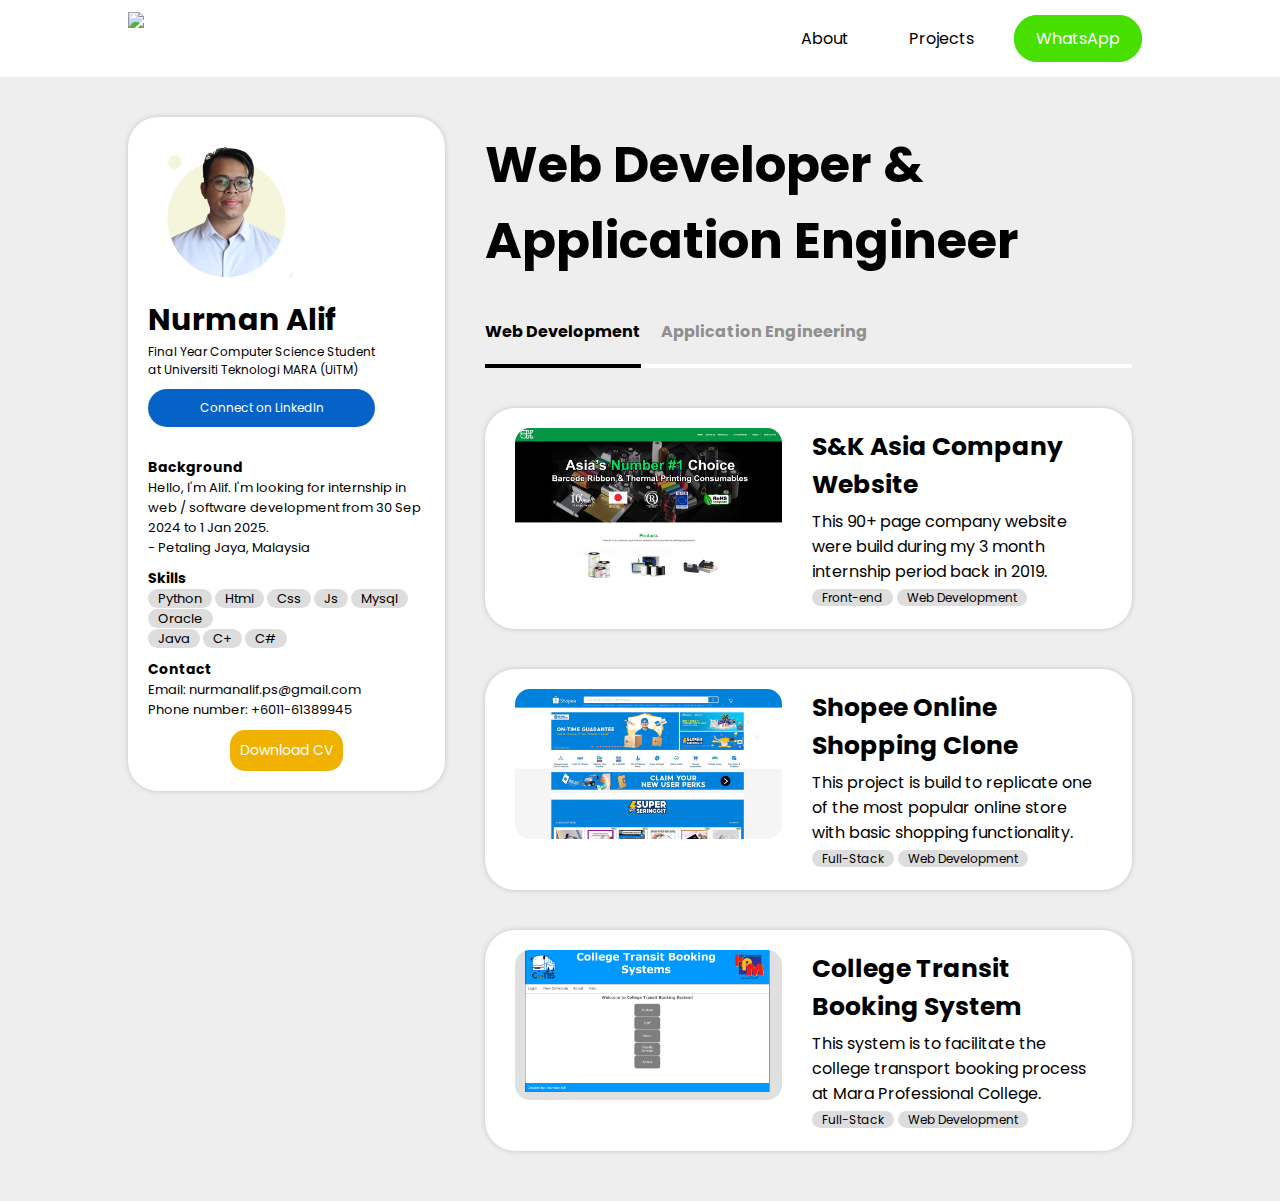
==== commit 1e92c63c: "updated resume and ws link" ====
--- a/index.html
+++ b/index.html
@@ -35,7 +35,7 @@
             <ul id="mobile-menu">
                 <li><a class="nav-link" href="#sec1">About</a></li>
                 <li><a class="nav-link" href="#sec3">Projects</a></li>
-                <li><a class="nav-button" href="https://web.whatsapp.com/send/?phone=601161389945" target="_blank">Message via WhatsApp</a></li>
+                <li><a class="nav-button" href="https://wa.me/601161389945" target="_blank">WhatsApp</a></li>
             </ul>
             
             
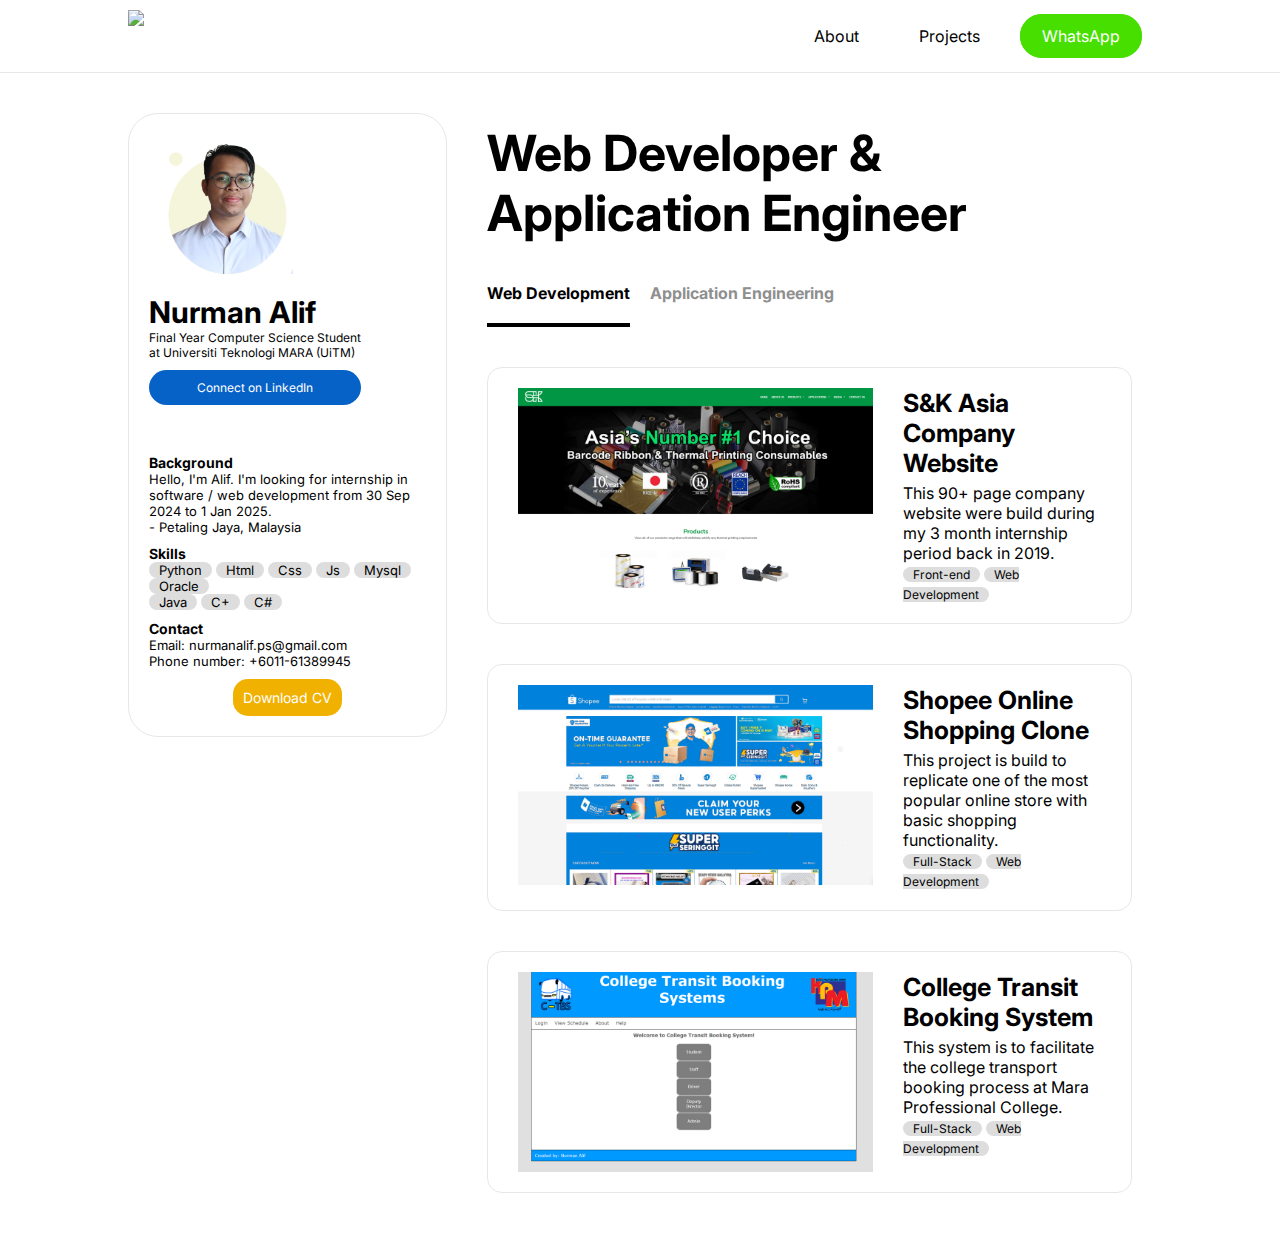
==== commit 55da68e3: "updated website style" ====
--- a/index.html
+++ b/index.html
@@ -15,6 +15,10 @@
         href="https://fonts.googleapis.com/css2?family=Poppins:ital,wght@0,100;0,200;0,300;0,400;0,500;0,600;0,700;0,800;0,900;1,100;1,200;1,300;1,400;1,500;1,600;1,700;1,800;1,900&display=swap"
         rel="stylesheet">
 
+        <link rel="preconnect" href="https://fonts.googleapis.com">
+<link rel="preconnect" href="https://fonts.gstatic.com" crossorigin>
+<link href="https://fonts.googleapis.com/css2?family=Inter:wght@100..900&display=swap" rel="stylesheet">
+
 
     <link rel="stylesheet" href="https://cdn.jsdelivr.net/npm/swiper@11/swiper-bundle.min.css" />
 
@@ -54,7 +58,7 @@
                 </div>
                 <div class="hero-tab">
                     <h1>Background</h1>
-                    <p>Hello, I'm Alif. I'm looking for internship in web / software development from 30 Sep 2024 to 1 Jan 2025.</p>
+                    <p>Hello, I'm Alif. I'm looking for internship in software / web development from 30 Sep 2024 to 1 Jan 2025.</p>
                     <p>- Petaling Jaya, Malaysia</p>
                 </div>
                 <div class="hero-tab">
@@ -69,6 +73,7 @@
                 </div>
                 <div class="hero-contact"><a href="docs/NurmanAlif_Resume.pdf">Download CV</a></div>
             </div>
+            
             <div class="title">
                 <h1>Web Developer & Application Engineer</h1>
                 <div class="title-tab">
@@ -106,6 +111,31 @@
                             <p><span>Full-Stack</span> <span>Web Development</span></p>
                         </div>
                     </div>
+                    <!--<div class="content-card" style="cursor: pointer;" onclick="window.open('https://www.snkasia.com','_blank');">
+                        <img src="images/thumbnail-project1.png">
+                        <div class="content-card-details">
+                            <h1>S&K Asia Company Website</h1>
+                            <p>This 90+ page company website were build during my 3 month internship period back in 2019.<br></p>
+                            <p><span>Front-end</span> <span>Web Development</span></p>
+                        </div>
+                    </div>
+                    <div class="content-card" style="cursor: pointer;" onclick="window.location='#';">
+                        <img src="images/thumbnail-project2.png">
+                        <div class="content-card-details">
+                            <h1>Shopee Online Shopping Clone</h1>
+                            <p>This project is build to replicate one of the most popular online store with basic shopping functionality.</p>
+                            <p><span>Full-Stack</span> <span>Web Development</span></p>
+                        </div>
+                    </div>
+                    <div class="content-card" style="cursor: pointer;" onclick="window.location='#';">
+                        <img src="images/thumbnail-project3.png">
+                        <div class="content-card-details">
+                            <h1>College Transit Booking System</h1>
+                            <p>This system is to facilitate the college transport booking process at Mara Professional College.
+                            </p>
+                            <p><span>Full-Stack</span> <span>Web Development</span></p>
+                        </div>
+                    </div>-->
                 </div>
 
 
--- a/styles.css
+++ b/styles.css
@@ -1,7 +1,8 @@
 html{
     margin:0px;
     padding: 0px;
-    font-family: Poppins;
+    /*font-family: Poppins;*/
+    font-family: Inter;
     scroll-behavior: smooth;
 }
 body{
@@ -33,7 +34,11 @@
 .hero-container{
     width: 100%;
     padding-block: 40px;
-    background-color: #eeeeee;
+    background-color: white;
+    /*background-color: #eeeeee;
+    background: url('images/background-blue.png');
+    background-size: contain;
+    background-repeat: no-repeat;*/
     
 }
 .hero-bar{
@@ -54,7 +59,8 @@
     height: fit-content;
     background-color: white;
     border-radius: 30px;
-    box-shadow: 0px 0px 5px rgb(194, 194, 194);
+    /*box-shadow: 0px 0px 5px rgb(194, 194, 194);*/
+    border: solid 1px #e5e7eb;
     padding: 20px;
     gap:10px;
 }
@@ -158,15 +164,16 @@
     background-color: white;
     width: auto;
     height:auto;
-    border-radius: 30px;
-    box-shadow: 0px 0px 5px rgb(194, 194, 194);
+    border-radius: 15px;
+    border: solid 1.5px #e5e7eb;
+    /*box-shadow: 0px 0px 5px rgb(194, 194, 194);*/
     display: flex;
     flex-direction: row;
     gap: 30px;
 }
 .content-card img{
-    height: 150px;
-    border-radius: 15px;
+    height: 200px;
+    
 }
 .content-card-details{
     display: flex;
--- a/nav.css
+++ b/nav.css
@@ -2,7 +2,7 @@
     width: 100%;
     padding-block: 10px;
     background-color: white;
-    
+    border-bottom: solid 1px #e5e7eb;
     
     
 }
@@ -12,6 +12,7 @@
     display: flex;
     flex-direction: row;
     padding-inline: 40px;
+    
 }
 .nav-bar ul{
     color: black;
